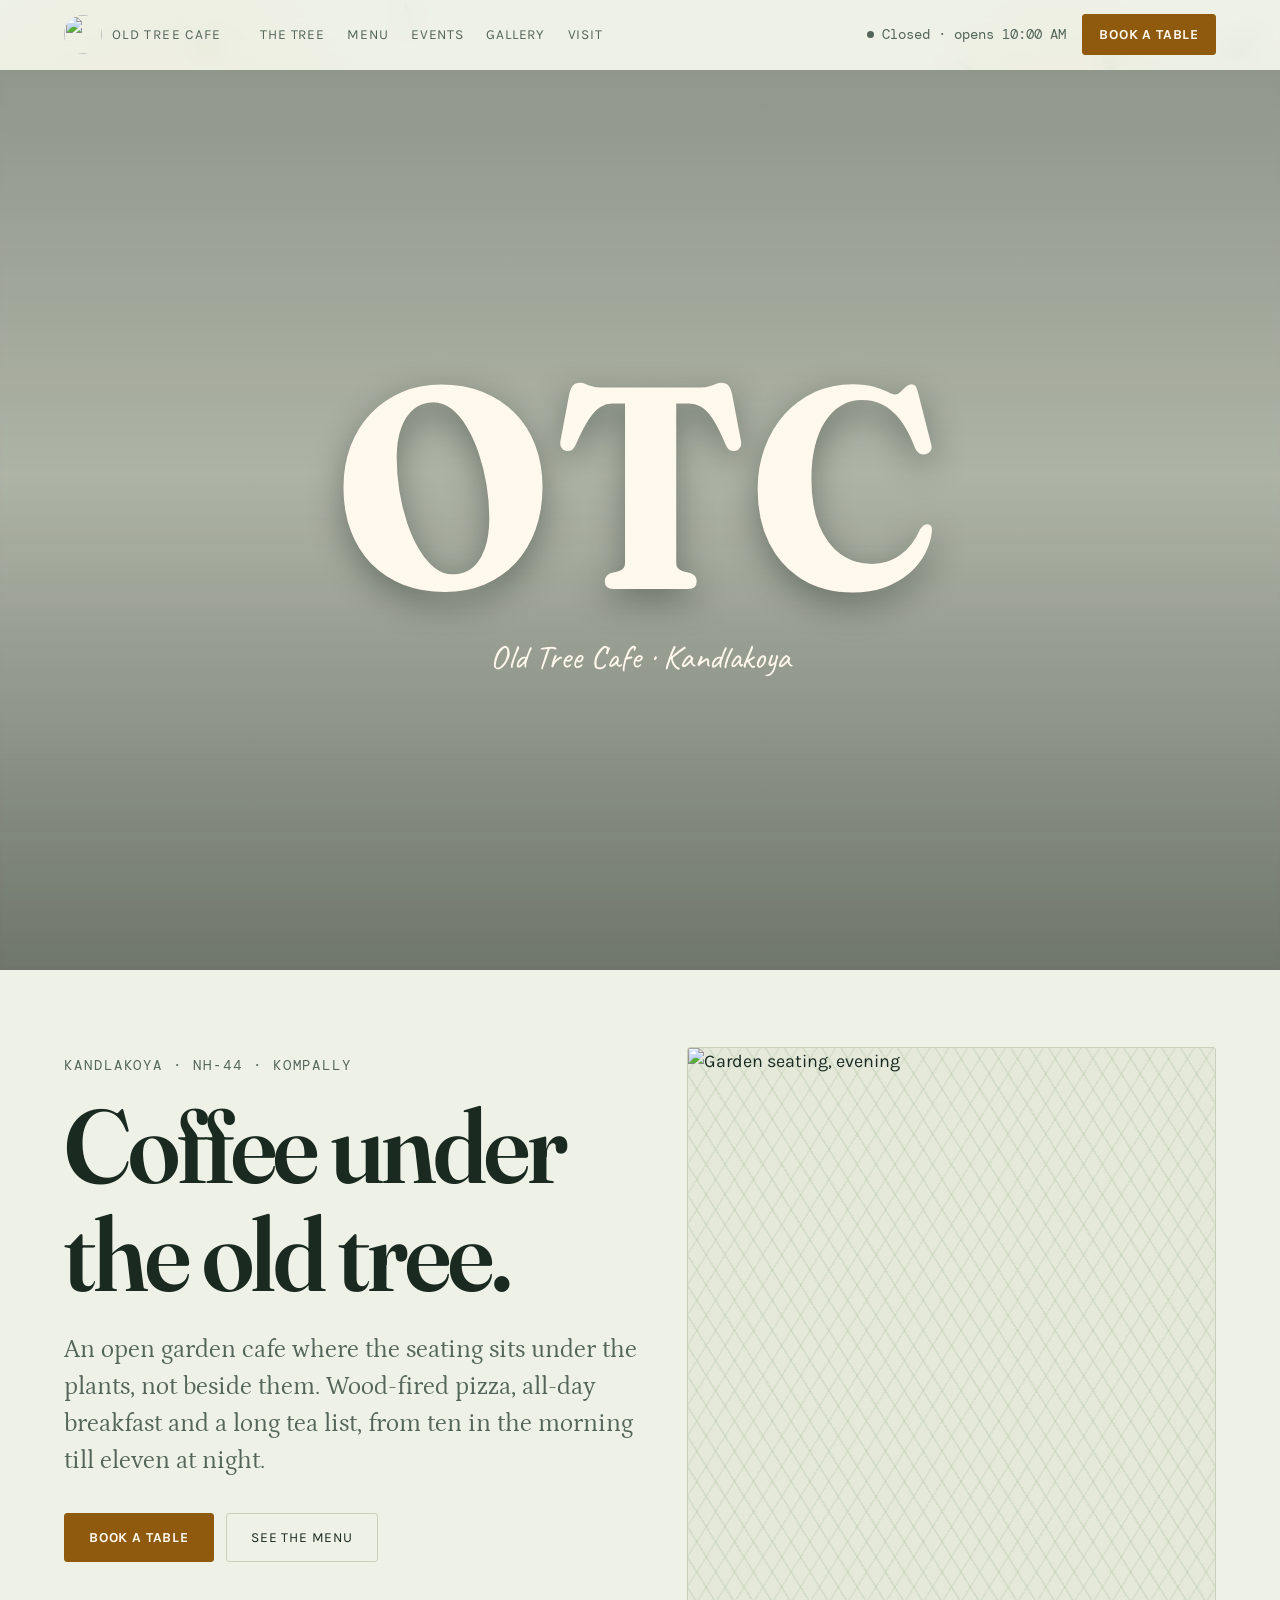
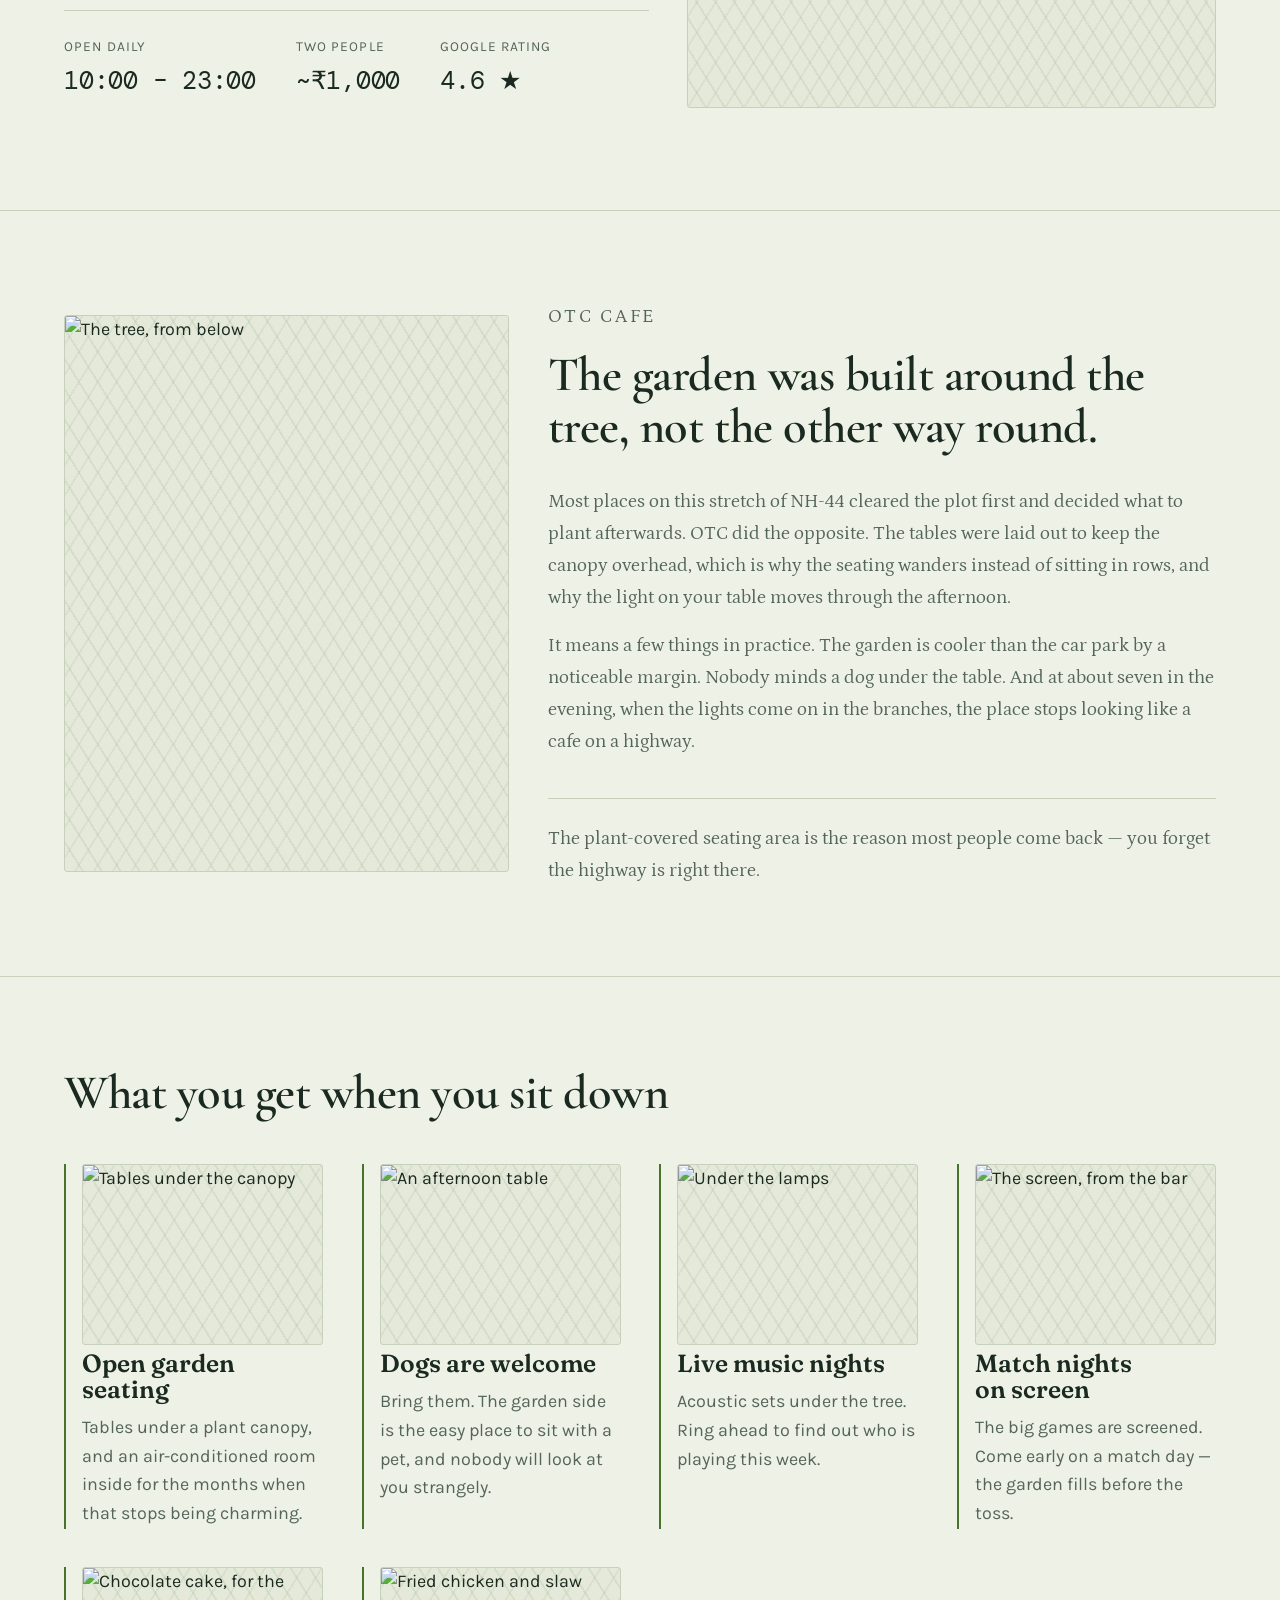
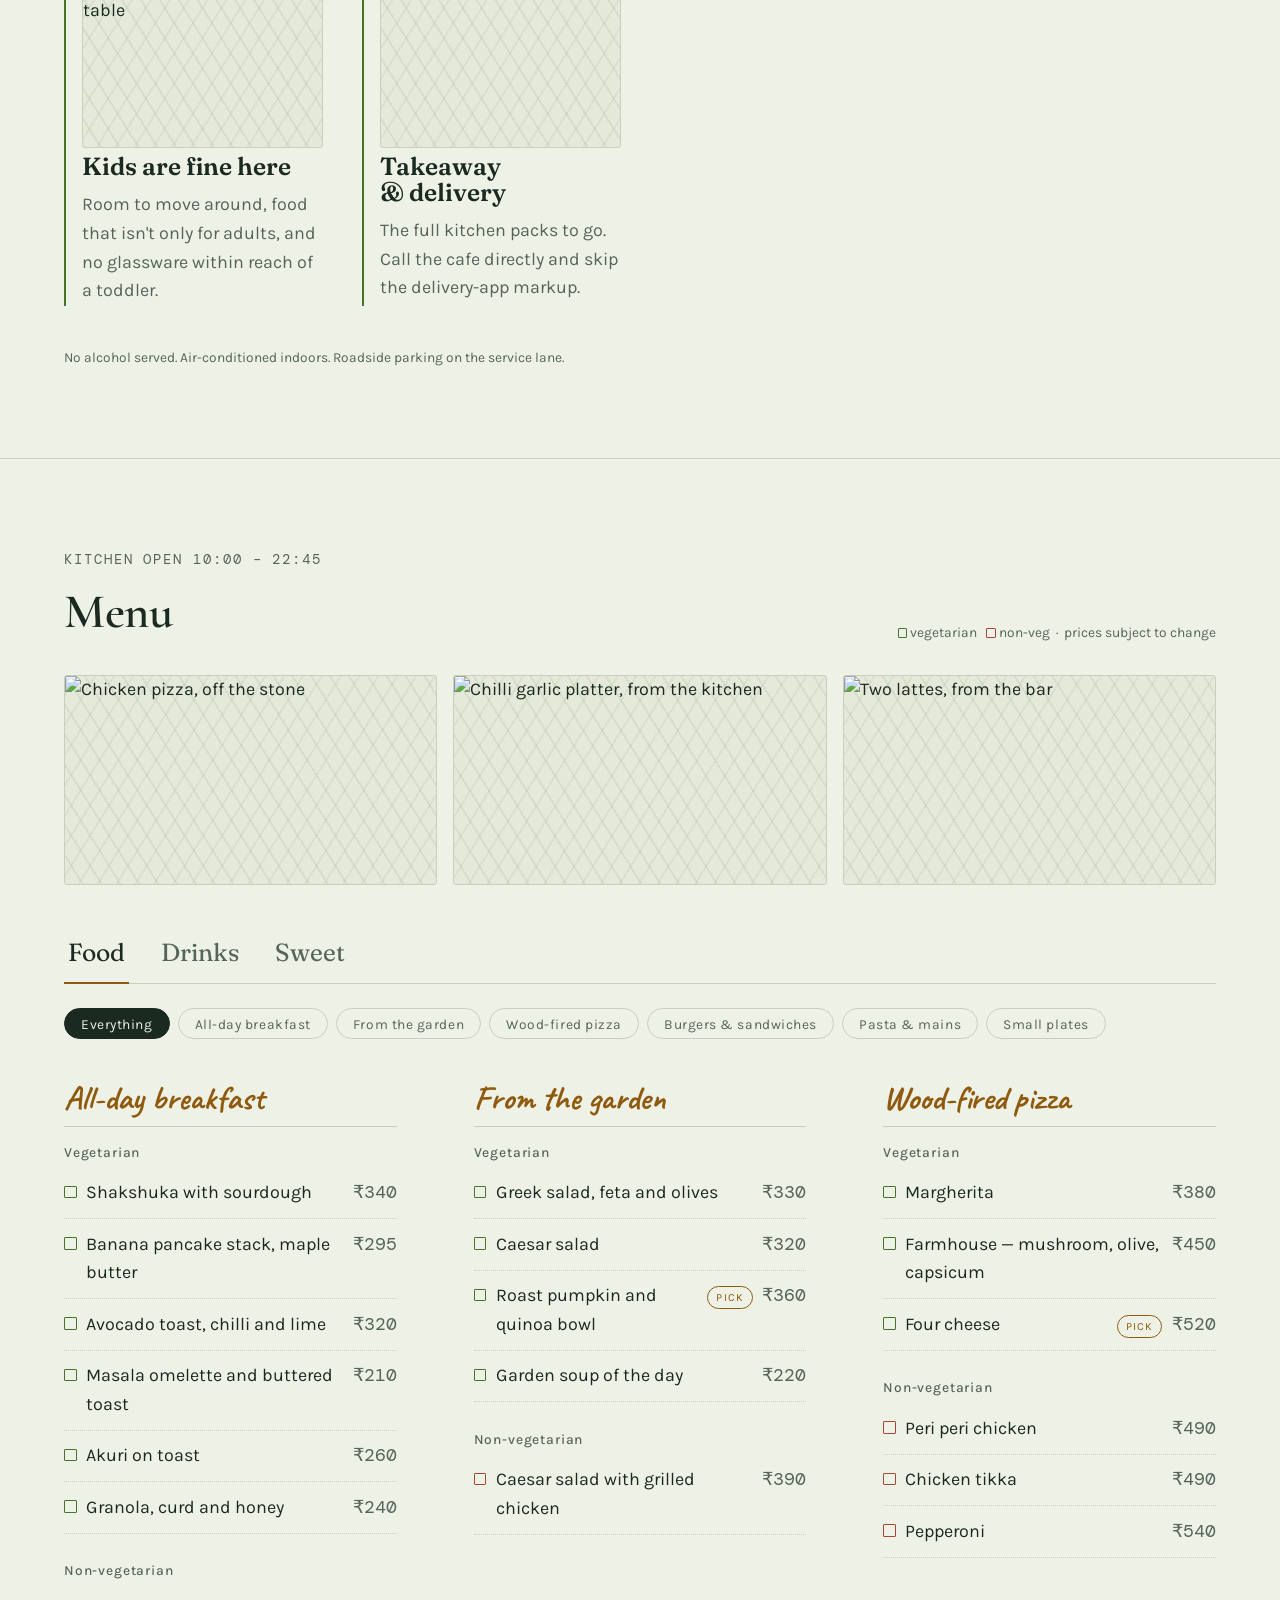
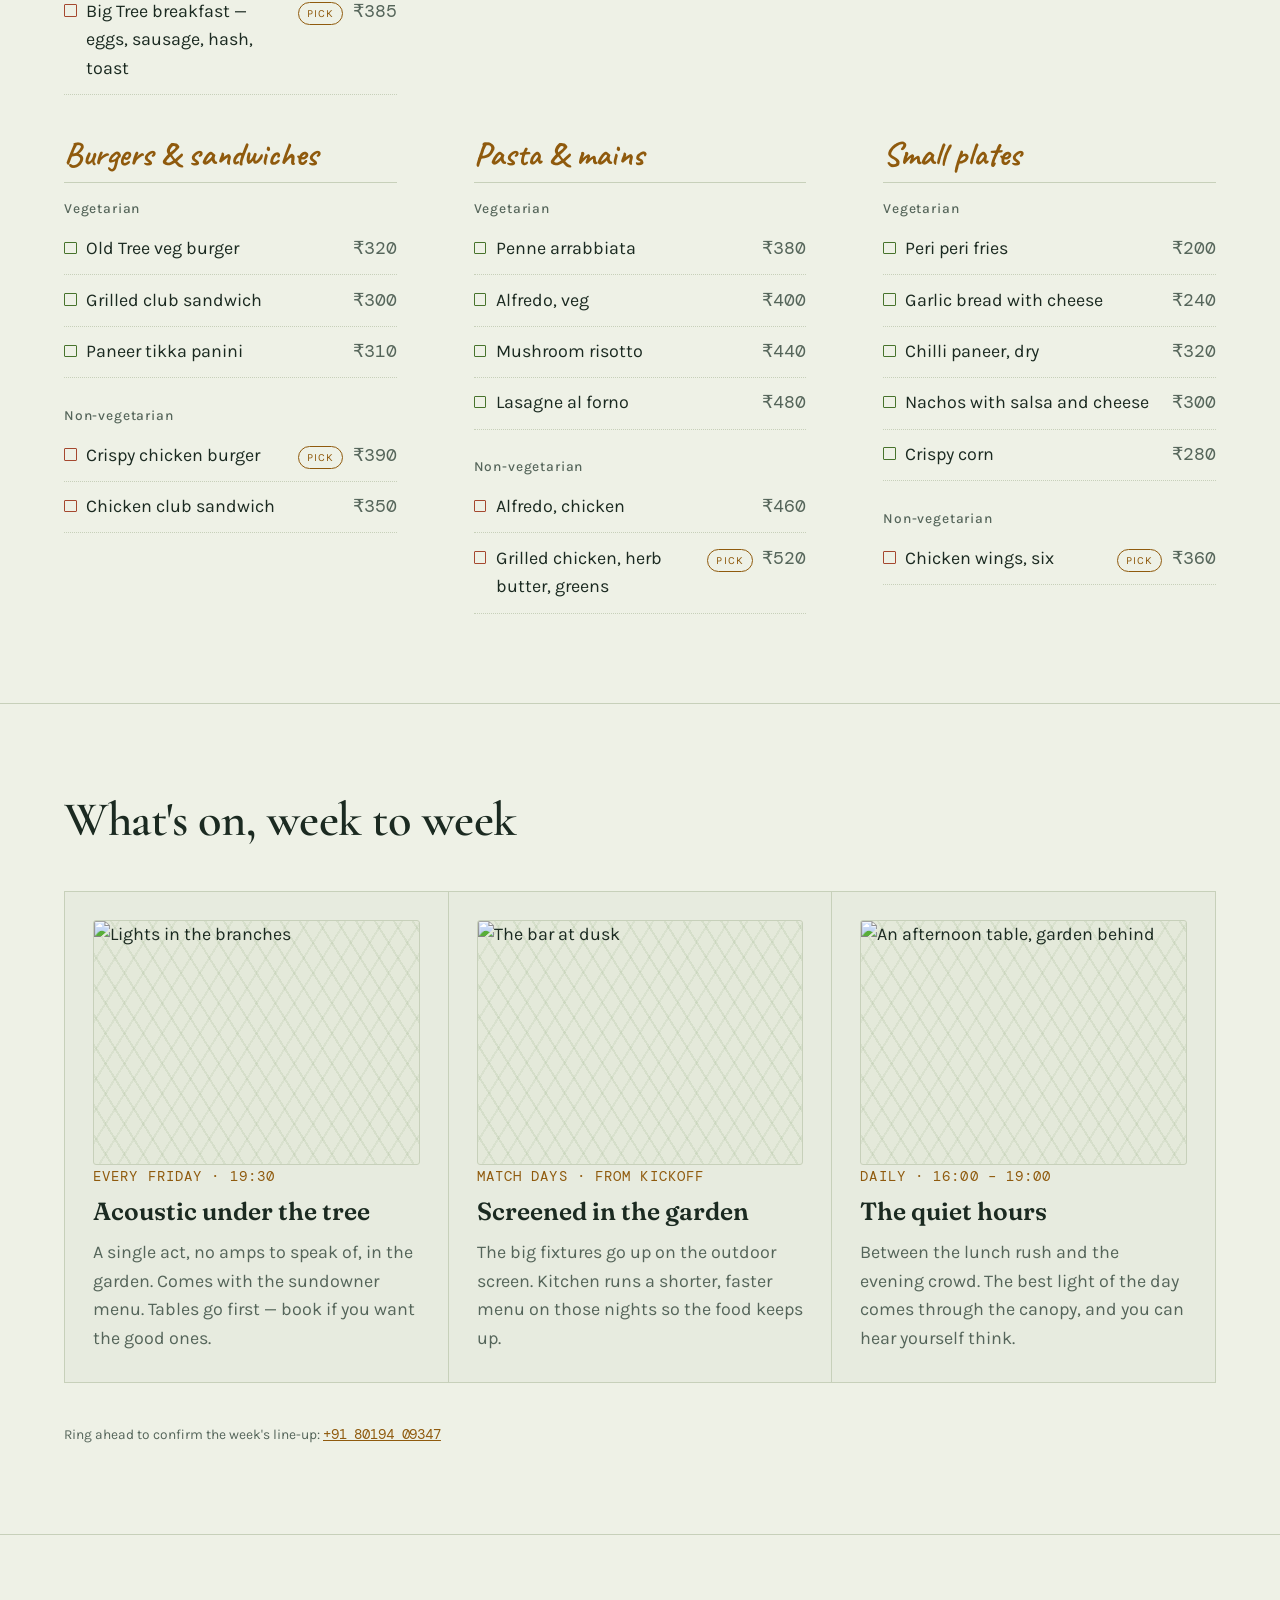
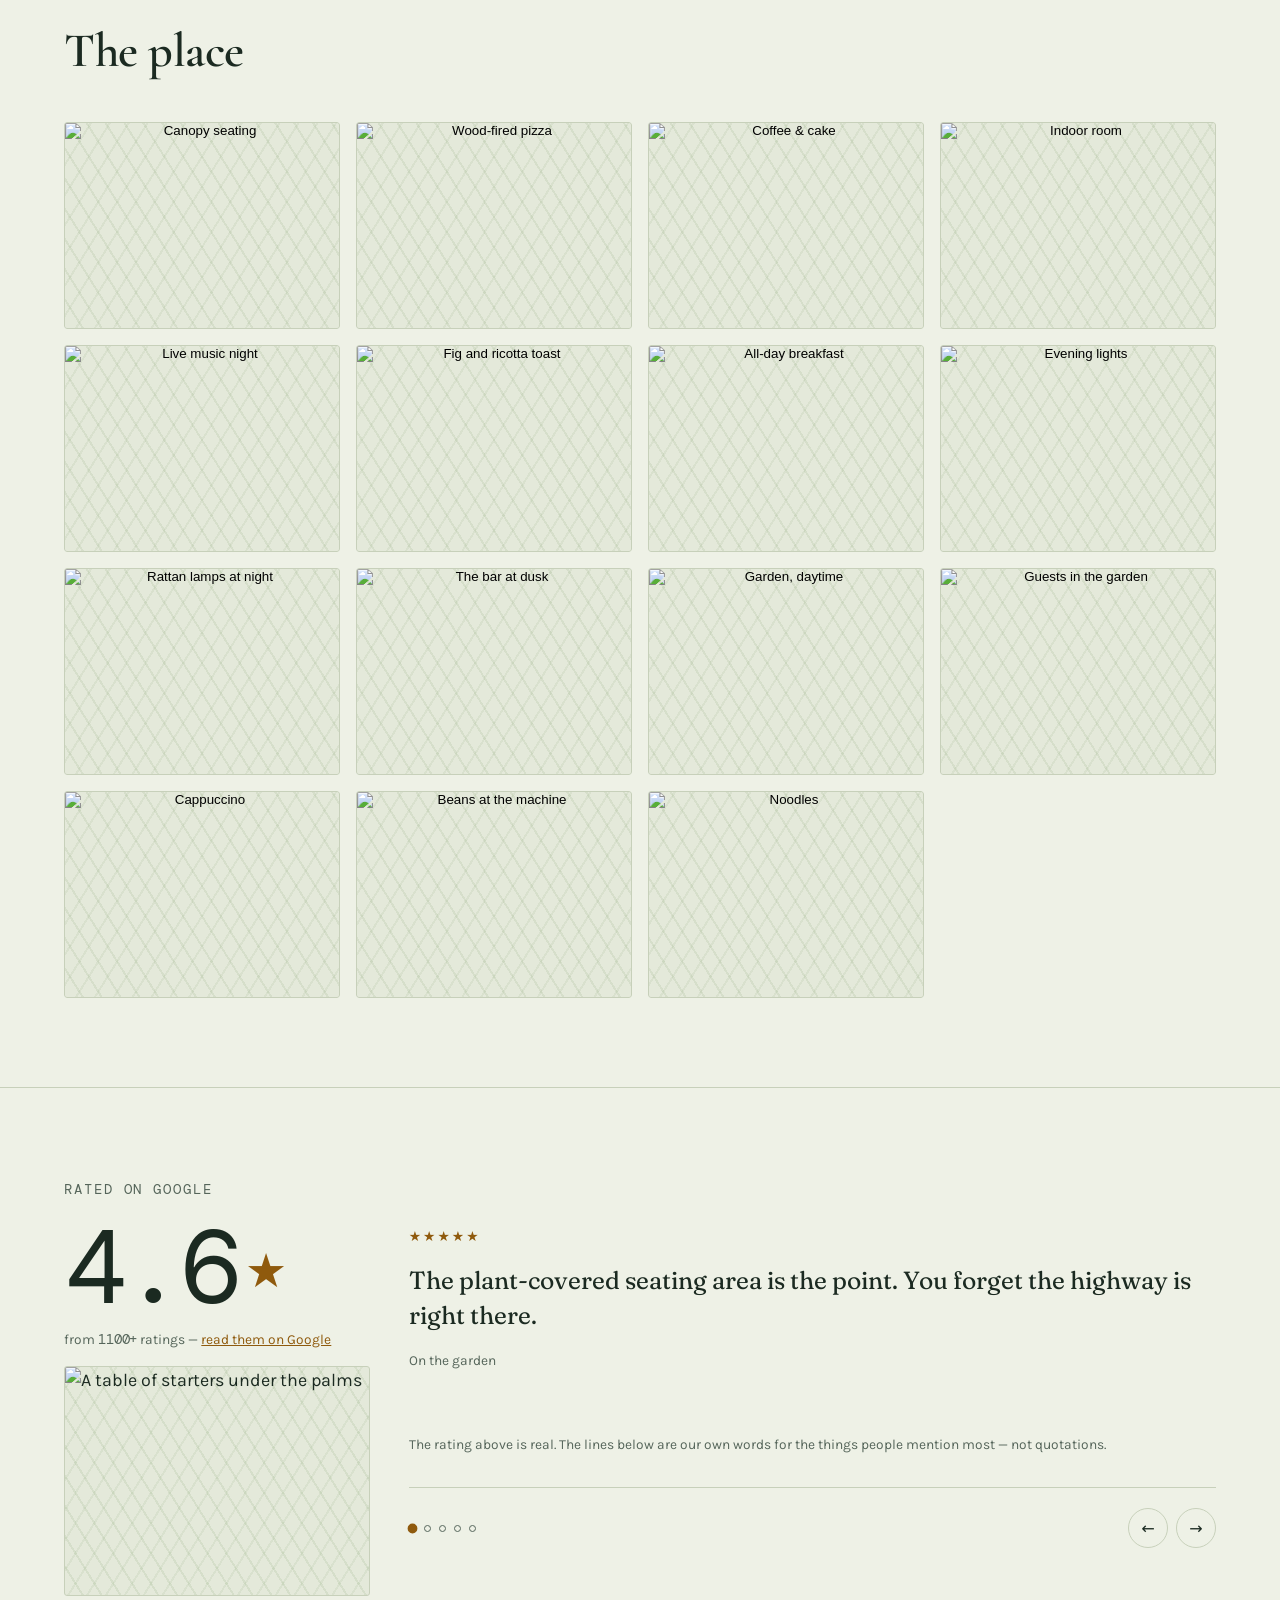
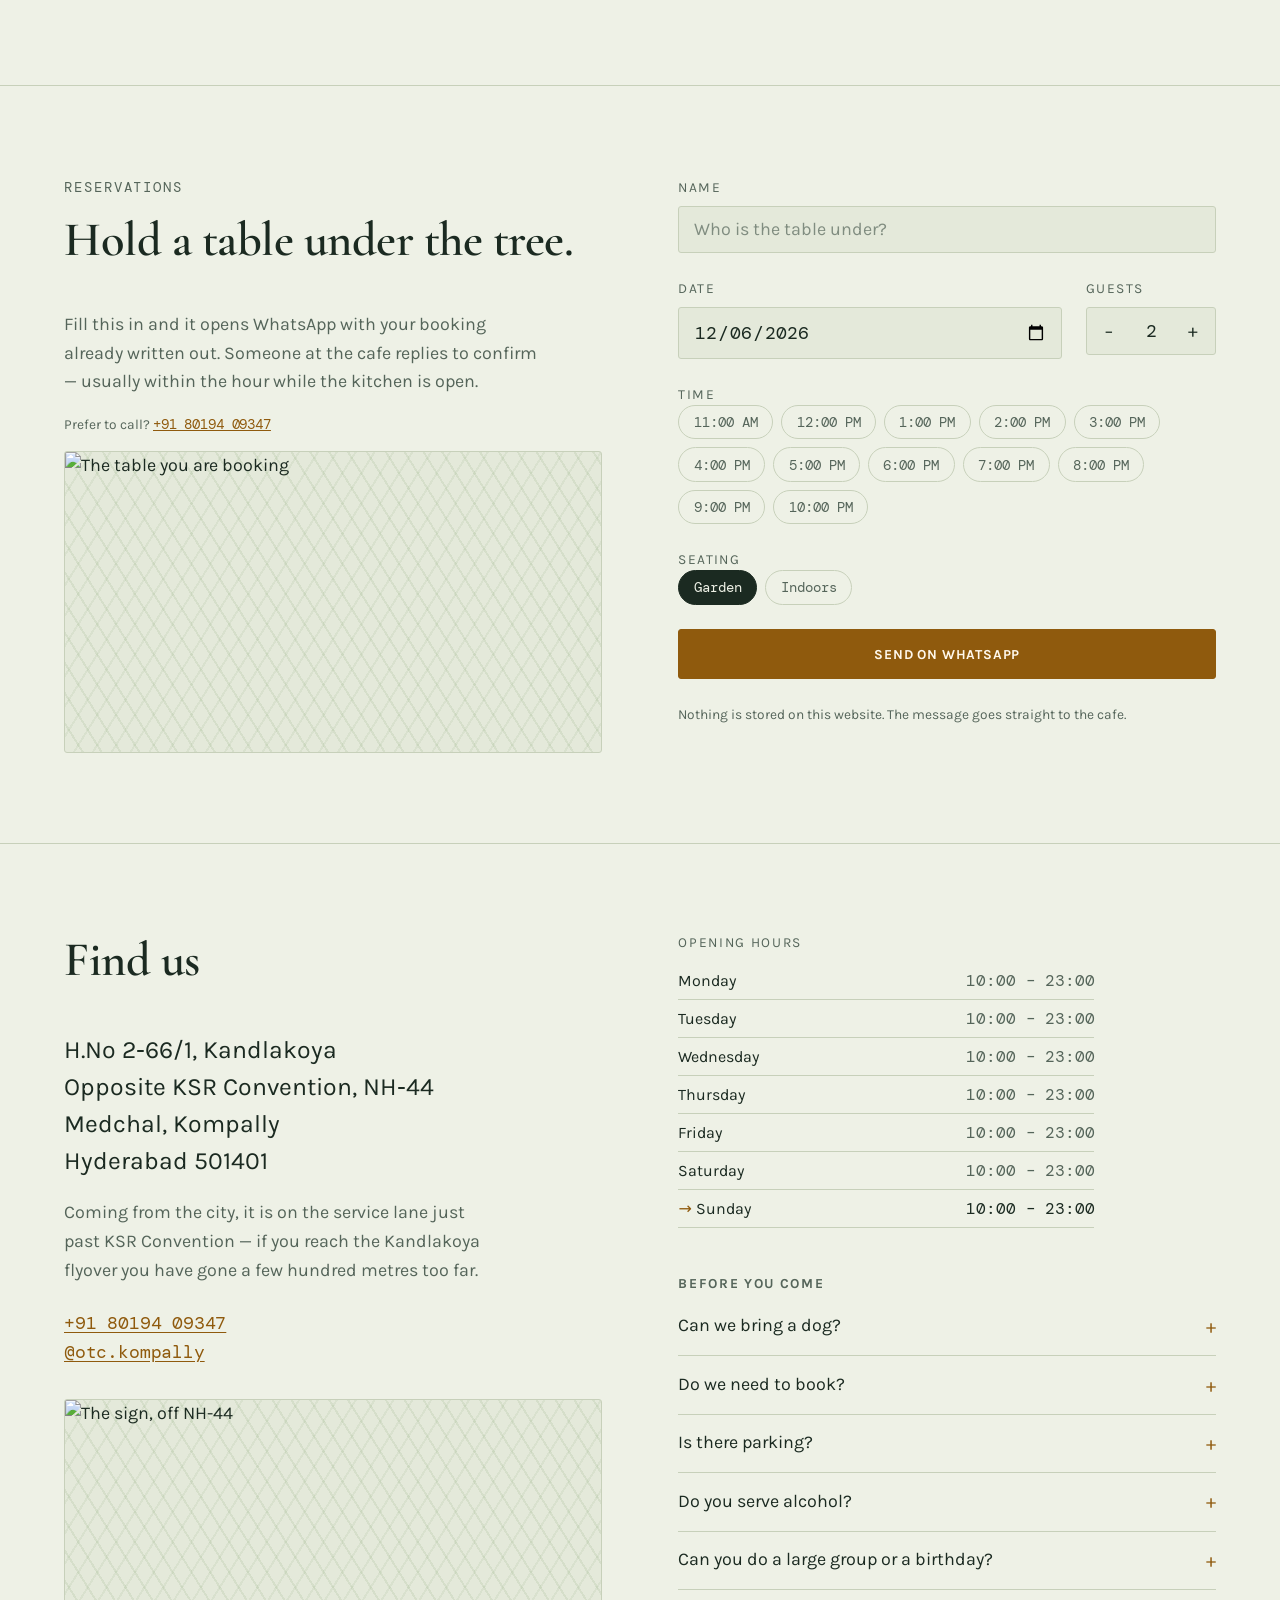
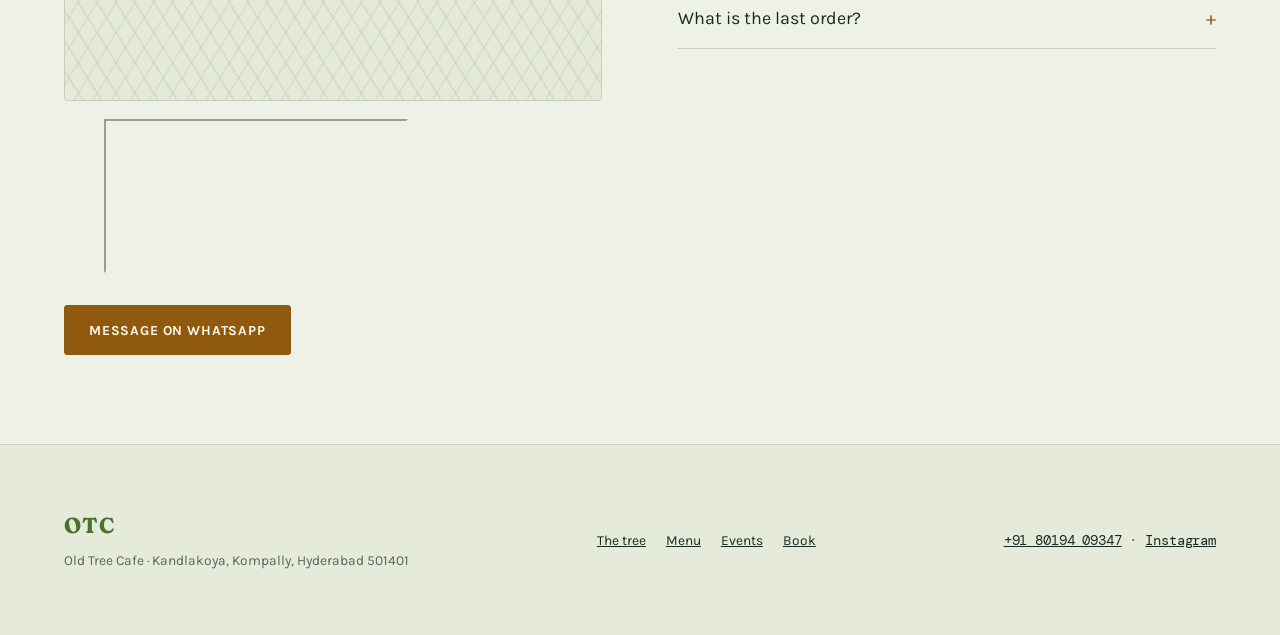
==== code/artifact.html @ 2a76888c "Initial commit" ====
<title>Old Tree Cafe — Garden Cafe, Kompally Hyderabad</title>
<meta name="description" content="OTC — Old Tree Cafe, an open garden cafe at Kandlakoya, Kompally, Hyderabad. Wood-fired pizza, all-day breakfast and a long tea list, 10am to 11pm daily.">

<link rel="canonical" href="https://oldtreecafe.com/">
<meta name="theme-color" content="#2F5138">

<!-- Social preview: what shows when the link is pasted into WhatsApp,
     Instagram or X. og:image has to be an absolute URL — a relative one
     is silently ignored by every scraper. 1200x630 is the size they all
     crop to; anything else gets letterboxed. -->
<meta property="og:type" content="website">
<meta property="og:url" content="https://oldtreecafe.com/">
<meta property="og:site_name" content="Old Tree Cafe">
<meta property="og:locale" content="en_IN">
<meta property="og:title" content="Old Tree Cafe — Kompally, Hyderabad">
<meta property="og:description" content="An open garden cafe on NH-44 at Kandlakoya. Tables under the canopy, 10am–11pm, every day.">
<meta property="og:image" content="https://oldtreecafe.com/images/og.jpg">
<meta property="og:image:width" content="1200">
<meta property="og:image:height" content="630">
<meta property="og:image:alt" content="The garden at Old Tree Cafe, tables under the canopy">
<meta name="twitter:card" content="summary_large_image">

<link rel="preconnect" href="https://fonts.googleapis.com">
<link rel="preconnect" href="https://fonts.gstatic.com" crossorigin>
<link rel="stylesheet" href="https://fonts.googleapis.com/css2?family=Fraunces:opsz,wght,SOFT,WONK@9..144,400..700,0..100,0..1&family=Cormorant+Garamond:wght@500;600;700&family=Petrona:ital,wght@0,400;0,500;1,400&family=Caveat:wght@600;700&family=Karla:wght@400;500;700&family=DM+Mono:wght@400;500&display=swap">
<style>
/* ===========================================================
   Old Tree Cafe — styles

   Read this file top to bottom:
     1. tokens      every colour and size, as variables
     2. themes      light / dark
     3. phases      the hero's colour by time of day in Hyderabad
     4. base        body, headings, links, motion rules
     5. components  header, hero, story, menu, events, gallery,
                    reviews, booking, visit, footer, lightbox
     6. responsive  the narrow-screen block, at the very bottom

   To re-skin the whole site, edit section 1 and nothing else.
   =========================================================== */

/* ── 1. tokens ───────────────────────────────────────────── */

:root {
  /* light theme (the default) */
  --bg:        #EEF1E6;   /* pale leaf paper */
  --surface:   #E4E9DA;   /* raised blocks */
  --surface-2: #DAE1CD;   /* inputs, pressed states */
  --ink:       #1B2A21;   /* deep forest, all body text */
  --muted:     #55655A;   /* secondary text */
  --line:      #C7D0BA;   /* hairlines, dot leaders */
  --accent:    #8F5A0D;   /* lamplight amber — dark enough for AA on --bg (5.05) and --surface (4.67) */
  --on-accent: #FFF8EC;
  --leaf:      #47732C;

  /* ── five faces, five jobs ────────────────────────────────
     One face per job, and never two faces doing the same job —
     that is the whole rule. Change a role here and every place
     that role appears changes with it.

       display  the voice of the place — the hero headline
       title    the section headings, and only those
       read     long prose you actually sit and read
       hand     the handwritten moments: the signature, the menu
                courses, the line pulled out of the story
       ui       anything you click, tab to, or scan — never prose
       data     every number. Prices, hours, dates, the phone.

     Roles are wired to fallbacks that exist on Windows, macOS and
     Android, so the page still reads if Google Fonts is blocked. */
  --font-display: Fraunces, Georgia, "Times New Roman", serif;
  --font-title:   "Cormorant Garamond", Fraunces, Georgia, serif;
  --font-read:    Petrona, Georgia, "Times New Roman", serif;
  --font-hand:    Caveat, "Segoe Script", "Bradley Hand", cursive;
  --font-ui:      Karla, "Segoe UI", system-ui, sans-serif;
  --font-data:    "DM Mono", ui-monospace, "Cascadia Mono", monospace;

  /* Caveat draws small for its point size — every script does. This
     is the multiplier that puts it back on the same optical line as
     the face beside it, rather than nudging each use by hand. */
  --hand-scale: 1.35;

  --step--1: clamp(.78rem, .16vw + .74rem, .86rem);
  --step-0:  clamp(1rem, .25vw + .94rem, 1.12rem);
  --step-1:  clamp(1.25rem, .55vw + 1.12rem, 1.55rem);
  --step-2:  clamp(1.75rem, 1.4vw + 1.4rem, 2.6rem);
  --step-3:  clamp(2.6rem, 4.6vw + 1.4rem, 5rem);
  --step-4:  clamp(3.4rem, 7vw + 1.5rem, 6.5rem);

  --pad: clamp(1.25rem, 5vw, 5rem);
  --gap: clamp(1.5rem, 3vw, 3rem);
  --radius: 3px;

  --ease: cubic-bezier(.22, .68, .36, 1);
}

/* ── 2. themes ───────────────────────────────────────────── */

@media (prefers-color-scheme: dark) {
  :root:not([data-theme="light"]) {
    --bg:        #101812;
    --surface:   #18221A;
    --surface-2: #1F2B21;
    --ink:       #E9EEE2;
    --muted:     #9AA99A;
    --line:      #2B382D;
    --accent:    #E8B458;
    --on-accent: #14200F;
    --leaf:      #96C568;
  }
}

:root[data-theme="dark"] {
  --bg:        #101812;
  --surface:   #18221A;
  --surface-2: #1F2B21;
  --ink:       #E9EEE2;
  --muted:     #9AA99A;
  --line:      #2B382D;
  --accent:    #E8B458;
  --on-accent: #14200F;
  --leaf:      #96C568;
}

/* ── 3. phases ───────────────────────────────────────────────
   script.js stamps data-phase on <html> from the real clock in
   Hyderabad. Only the hero light changes — never the text
   colours, or the page would stop being readable at night.    */

:root                       { --wash-a: #7FB05A; --wash-b: #CFE0A8; --wash-strength: .18; }
:root[data-phase="morning"] { --wash-a: #7FB05A; --wash-b: #CFE0A8; --wash-strength: .20; }
:root[data-phase="golden"]  { --wash-a: #C79A3A; --wash-b: #8FB25C; --wash-strength: .22; }
:root[data-phase="dusk"]    { --wash-a: #C87A2A; --wash-b: #6E8F52; --wash-strength: .26; }
:root[data-phase="night"]   { --wash-a: #E0A94E; --wash-b: #2F5138; --wash-strength: .30; }

/* ── 4. base ─────────────────────────────────────────────── */

*, *::before, *::after { box-sizing: border-box; }

html { scroll-behavior: smooth; scroll-padding-top: 5.5rem; }

@media (prefers-reduced-motion: reduce) {
  html { scroll-behavior: auto; }
  *, *::before, *::after {
    animation-duration: .01ms !important;
    transition-duration: .01ms !important;
  }
}

body {
  margin: 0;
  background: var(--bg);
  color: var(--ink);
  font-family: var(--font-ui);
  font-size: var(--step-0);
  line-height: 1.6;
  -webkit-font-smoothing: antialiased;
}

/* Anything given display: flex below still has to obey the hidden
   attribute — the browser's own [hidden] rule loses to a class. */
[hidden] { display: none !important; }

/* The canopy canvas is pinned to the viewport and sits behind the
   whole page. Everything else is lifted one layer above it, so the
   leaves drift behind the text rather than over it. Sections stay
   transparent on purpose — the body colour is the ground they show
   against. Give a section a background and you cover the leaves. */
.dapple {
  position: fixed; inset: 0; width: 100%; height: 100%;
  pointer-events: none; z-index: 0;
}
.site-head, main, .site-foot { position: relative; z-index: 1; }

h1, h2, h3 {
  font-family: var(--font-display);
  font-variation-settings: "SOFT" 30, "WONK" 1;
  font-weight: 600;
  line-height: 1.04;
  text-wrap: balance;
  margin: 0;
}

p { margin: 0 0 1rem; }
p:last-child { margin-bottom: 0; }
a { color: inherit; }
img { max-width: 100%; display: block; }

.mono {
  font-family: var(--font-data);
  font-variant-numeric: tabular-nums;
  letter-spacing: -.01em;
}

.sr {
  position: absolute; width: 1px; height: 1px;
  overflow: hidden; clip-path: inset(50%); white-space: nowrap;
}

.skip {
  position: absolute; left: -9999px; z-index: 60;
  background: var(--accent); color: var(--on-accent); padding: .6rem 1rem;
}
.skip:focus { left: 1rem; top: 1rem; }

:focus-visible { outline: 2px solid var(--accent); outline-offset: 3px; }

.eyebrow {
  margin: 0 0 1rem;
  font-family: var(--font-data);
  font-size: var(--step--1);
  letter-spacing: .14em;
  text-transform: uppercase;
  color: var(--muted);
}

/* Section headings get their own face. Cormorant is the opposite
   of Fraunces in every way that matters — thin where Fraunces is
   soft, high-contrast where Fraunces is even — so the two never
   read as a near-miss of each other, which is the failure mode
   when a page runs two serifs.

   Three corrections come with it. It draws small for its point
   size, so the size goes up. It draws light, so the weight goes
   up. And SOFT/WONK are Fraunces-only axes inherited from the
   h1/h2/h3 rule above — left in place the browser ignores them,
   but the declaration is a lie about what this element is, so it
   is switched off explicitly. */
.sec-title {
  font-family: var(--font-title);
  font-variation-settings: normal;
  font-weight: 600;
  font-size: calc(var(--step-2) * 1.2);
  line-height: 1.08;
  letter-spacing: -.01em;
  margin-bottom: 2.5rem;
}
.note { color: var(--muted); font-size: var(--step--1); }
.note a { color: var(--accent); }

/* hover — headings draw their own rule in from the left. The traits and
   events headings answer to the whole card being hovered, not just the
   words, so the target is the size of the thing you are reading. */
.sec-title, .traits h3, .events h3 {
  padding-bottom: .3rem;
  background-image: linear-gradient(var(--accent), var(--accent));
  background-repeat: no-repeat;
  background-position: 0 100%;
  background-size: 0 2px;
  transition: background-size .45s var(--ease);
}
.sec-title:hover, .traits li:hover h3, .events li:hover h3 { background-size: 100% 2px; }
.traits li { transition: border-color .3s var(--ease); }
.traits li:hover { border-left-color: var(--accent); }

/* scroll reveal — only applied once JS is confirmed running, so the
   page is fully readable if JavaScript fails or is switched off. */
.js .reveal > * { opacity: 0; transform: translateY(16px); }
.js .reveal.is-in > * {
  opacity: 1; transform: none;
  transition: opacity .7s var(--ease), transform .7s var(--ease);
}
.js .reveal.is-in > *:nth-child(2) { transition-delay: .08s; }
.js .reveal.is-in > *:nth-child(3) { transition-delay: .16s; }
@media (prefers-reduced-motion: reduce) {
  .js .reveal > * { opacity: 1; transform: none; }
}

/* ── 5. components ───────────────────────────────────────── */

/* header ---------------------------------------------------- */

.site-head {
  position: sticky; top: 0; z-index: 30;
  display: flex; align-items: center; gap: var(--gap);
  padding: .85rem var(--pad);
  background: color-mix(in srgb, var(--bg) 82%, transparent);
  backdrop-filter: blur(12px);
  border-bottom: 1px solid transparent;
  transition: border-color .3s var(--ease), padding .3s var(--ease);
}
.site-head.is-stuck { border-bottom-color: var(--line); padding-block: .6rem; }

.brand { display: flex; align-items: center; gap: .6rem; text-decoration: none; }

/* square JPEG badge, clipped to a circle so its white corners drop away */
.brand-logo {
  width: 2.4rem; height: 2.4rem; flex: none;
  border-radius: 50%; object-fit: cover;
}

.brand-mark {
  font-family: var(--font-display);
  font-variation-settings: "SOFT" 60, "WONK" 1;
  font-weight: 700; font-size: 1.35rem; letter-spacing: .04em;
  color: var(--leaf);
}
.brand-name {
  font-size: var(--step--1); letter-spacing: .1em;
  text-transform: uppercase; color: var(--muted); white-space: nowrap;
}

.nav { display: flex; gap: 1.4rem; font-size: var(--step--1); letter-spacing: .06em; text-transform: uppercase; }
.nav a {
  position: relative; text-decoration: none; color: var(--muted);
  padding-block: .35rem; transition: color .25s var(--ease);
}
.nav a::after {
  content: ""; position: absolute; left: 0; right: 0; bottom: 0; height: 1px;
  background: var(--accent); transform: scaleX(0); transform-origin: left;
  transition: transform .3s var(--ease);
}
.nav a:hover { color: var(--ink); }
.nav a:hover::after, .nav a.is-here::after { transform: scaleX(1); }
.nav a.is-here { color: var(--ink); }

.head-right { display: flex; align-items: center; gap: 1rem; margin-left: auto; }

.status {
  display: inline-flex; align-items: center; gap: .5rem;
  font-family: var(--font-data);
  font-size: var(--step--1); color: var(--muted); white-space: nowrap;
}
.status::before {
  content: ""; width: 7px; height: 7px; border-radius: 50%; background: var(--muted);
}
.status[data-open="yes"] { color: var(--leaf); }
.status[data-open="yes"]::before {
  background: var(--leaf);
  animation: breathe 3.2s ease-in-out infinite;
}
@keyframes breathe {
  0%, 100% { box-shadow: 0 0 0 0 color-mix(in srgb, var(--leaf) 60%, transparent); }
  50%      { box-shadow: 0 0 0 5px color-mix(in srgb, var(--leaf) 0%, transparent); }
}

.nav-toggle {
  display: none; width: 40px; height: 34px;
  background: none; border: 1px solid var(--line); border-radius: var(--radius);
  cursor: pointer; position: relative;
}
.bars, .bars::before, .bars::after {
  position: absolute; left: 9px; width: 20px; height: 1.5px;
  background: var(--ink); transition: transform .3s var(--ease), opacity .2s;
}
.bars { top: 16px; }
.bars::before { content: ""; top: -6px; left: 0; }
.bars::after  { content: ""; top: 6px; left: 0; }
[aria-expanded="true"] .bars { background: transparent; }
[aria-expanded="true"] .bars::before { transform: translateY(6px) rotate(45deg); }
[aria-expanded="true"] .bars::after  { transform: translateY(-6px) rotate(-45deg); }

/* buttons --------------------------------------------------- */

.btn {
  display: inline-block; font-size: var(--step--1);
  letter-spacing: .06em; text-transform: uppercase; text-decoration: none;
  padding: .8rem 1.5rem; border-radius: var(--radius);
  border: 1px solid var(--accent); cursor: pointer;
  font-family: inherit;
  transition: transform .2s var(--ease), background-color .2s var(--ease), color .2s var(--ease);
}
.btn:hover { transform: translateY(-2px); }
.btn-solid { background: var(--accent); color: var(--on-accent); font-weight: 700; }
.btn-ghost { background: transparent; color: var(--ink); border-color: var(--line); }
.btn-ghost:hover { border-color: var(--accent); }
.btn-sm { padding: .55rem 1rem; }
.btn-block { width: 100%; padding-block: 1rem; }

/* splash ---------------------------------------------------- */

/* The first screen. The photo fills the panel, a sheet of frosted
   glass covers the whole of it, and the lockup sits on top in solid
   ink. Three knobs:
     --otc      the letter size, which the whole lockup scales from
     --otc-ink  the lockup's colour. Fixed, not themed: it sits on a
                photo in both themes, so it can't follow --bg.
     --frost    how frosted the glass is. See below. */

.splash {
  --otc: clamp(5.5rem, 26vw, 18rem);
  --otc-ink: #FFF8EC;

  /* ── FROST INTENSITY ──  0 to 100, change this one number ──
       0    off. the photo is sharp and untouched
       25   a light haze, the photo still reads
       45   soft focus                          <- the default
       70   heavy, the photo is mood not subject
       100  milked right out, a pale texture
     Drives the blur and the white wash together, so the number is
     the whole effect. Anything outside 0-100 still works, it just
     stops looking like glass.                                     */
  --frost: 10;

  position: relative; overflow: hidden;
  /* the photo, full bleed behind everything */
  background: var(--surface);
  height: 100dvh; min-height: 32rem;
  display: grid; place-items: center;
}

/* the glass — one sheet over the entire photo. backdrop-filter blurs
   everything painted under it, so the photo goes soft. The white wash on top is the frost itself; the dark gradient
   under it is the scrim, which is what keeps pale text legible no
   matter which photo gets dropped in. */
.splash::before {
  content: ""; position: absolute; inset: 0; z-index: 1;
  backdrop-filter: blur(calc(var(--frost) * .3px)) saturate(1.25);
  -webkit-backdrop-filter: blur(calc(var(--frost) * .3px)) saturate(1.25);
  background:
    linear-gradient(180deg,
      rgb(255 255 255 / calc(var(--frost) * .38%)),
      rgb(255 255 255 / calc(var(--frost) * .22%))),
    linear-gradient(180deg,
      rgb(10 16 12 / .4), rgb(10 16 12 / .26) 45%, rgb(10 16 12 / .55));
}
/* no backdrop-filter (older Firefox): no blur to be had, so lean the
   wash darker instead — the letters still have to clear the photo */
@supports not ((backdrop-filter: blur(1px)) or (-webkit-backdrop-filter: blur(1px))) {
  .splash::before {
    background: linear-gradient(180deg,
      rgb(10 16 12 / .62), rgb(10 16 12 / .5) 45%, rgb(10 16 12 / .72));
  }
}

.splash-photo {
  position: absolute; inset: 0; width: 100%; height: 100%;
  object-fit: cover; border: 0;
  /* the pointer nudges the photo — script.js §13 sets --px/--py from
     -1 to 1. Scaled up so an edge never shows. */
  transform: scale(1.14) translate(calc(var(--px, 0) * -2.5%), calc(var(--py, 0) * -2.5%));
  transition: transform .6s var(--ease);
}

.splash-lockup {
  position: relative; z-index: 2;
  display: grid; justify-items: center; text-align: center;
  gap: clamp(.75rem, 2vw, 1.75rem);
  pointer-events: none;               /* never blocks the splash pointer */
}

/* OTC — solid letters straight on the glass. No pane of its own: the
   whole sheet is already frosted, so a second one would not show. */

.splash-otc {
  margin: 0; line-height: .85;
  font-family: var(--font-display);
  font-variation-settings: "SOFT" 60, "WONK" 1;
  font-weight: 700; font-size: var(--otc); letter-spacing: .02em;
  color: var(--otc-ink);
  /* lifts the letters off the glass at low --frost, where the photo
     underneath is still sharp enough to fight them */
  text-shadow: 0 .04em .12em rgb(10 16 12 / .35);
}

.splash-mark {
  width: clamp(3rem, 6vw, 4.5rem); height: auto;
  fill: none; stroke-width: 1.4; stroke-linecap: round; stroke-linejoin: round;
  transition: transform .6s var(--ease);
}
.splash-mark .canopy, .splash-mark .trunk, .splash-mark .cup { stroke: var(--otc-ink); }
.splash:hover .splash-mark { transform: rotate(-4deg) scale(1.07); }

/* The signature under the letters. A script is the one thing that
   should never be uppercased or letterspaced — the strokes are
   drawn to join, and spacing them apart breaks every join. So this
   drops both, and takes the size back with --hand-scale. */
.splash-name {
  margin: .2rem 0 0; font-family: var(--font-hand);
  font-size: calc(var(--step-1) * var(--hand-scale));
  line-height: 1.2; color: var(--otc-ink);
}

/* hero ------------------------------------------------------ */

.hero {
  position: relative;
  display: grid; grid-template-columns: minmax(0, 1.05fr) minmax(0, .95fr);
  gap: var(--gap); align-items: center;
  padding: clamp(2.5rem, 6vw, 5rem) var(--pad) clamp(3.5rem, 8vw, 6.5rem);
}

.hero h1 {
  font-size: var(--step-4);
  font-variation-settings: "SOFT" 20, "WONK" 1;
  letter-spacing: -.03em;
}
/* The lede and the story are the only places on this page where
   someone reads more than a line at a time, so they get the face
   built for it. Petrona is quieter than Fraunces and lower in
   contrast than Karla — it disappears, which is the job. */
.lede {
  max-width: 36ch; color: var(--muted); font-family: var(--font-read);
  font-size: var(--step-1); line-height: 1.5; margin: 1.5rem 0 0;
}
.hero-actions { display: flex; flex-wrap: wrap; gap: .75rem; margin-top: 2rem; }

.facts {
  display: flex; flex-wrap: wrap; gap: 2.5rem;
  margin: 3rem 0 0; padding-top: 1.5rem; border-top: 1px solid var(--line);
}
.facts div { display: grid; gap: .25rem; }
.facts dt { font-size: var(--step--1); letter-spacing: .08em; text-transform: uppercase; color: var(--muted); }
.facts dd { margin: 0; font-size: var(--step-1); font-family: var(--font-data); font-variant-numeric: tabular-nums; }

.hero-shot { margin: 0; }

.scroll-cue {
  position: absolute; left: var(--pad); bottom: 1.25rem; z-index: 1;
  margin: 0; font-family: var(--font-data);
  font-size: .7rem; letter-spacing: .28em; text-transform: uppercase;
  color: var(--muted);
}
.scroll-cue::after {
  content: ""; display: block; width: 1px; height: 28px; margin-top: .5rem;
  background: linear-gradient(var(--muted), transparent);
  animation: drip 2.6s var(--ease) infinite;
  transform-origin: top;
}
@keyframes drip {
  0%   { transform: scaleY(0); opacity: 0; }
  35%  { transform: scaleY(1); opacity: 1; }
  100% { transform: scaleY(1) translateY(28px); opacity: 0; }
}

/* photo boxes — .ph holds the aspect ratio; index.html puts a real
   <img class="ph"> straight in, no placeholder step. */

.ph {
  display: block; position: relative;
  aspect-ratio: 4 / 3; border-radius: var(--radius);
  border: 1px solid var(--line);
  background:
    repeating-linear-gradient(58deg, transparent 0 14px, color-mix(in srgb, var(--leaf) 9%, transparent) 14px 16px),
    repeating-linear-gradient(-58deg, transparent 0 14px, color-mix(in srgb, var(--leaf) 7%, transparent) 14px 16px),
    var(--surface);
}
.ph-tall { aspect-ratio: 4 / 5; }
.ph-wide { aspect-ratio: 16 / 9; }
/* .ph classes stay on the <img> so the layout never shifts — the
   image just needs to fill the box */
img.ph { object-fit: cover; transition: border-color .3s var(--ease); }
.ph:hover { border-color: var(--accent); }

/* section bands --------------------------------------------- */

.band, .menu, .visit, .story, .reviews, .book {
  padding: clamp(3.5rem, 7vw, 6rem) var(--pad);
  border-top: 1px solid var(--line);
}

.traits {
  list-style: none; margin: 0; padding: 0;
  display: grid; gap: var(--gap);
  grid-template-columns: repeat(auto-fit, minmax(15rem, 1fr));
}
.traits li {
  display: grid; gap: .4rem; align-content: start;
  padding-left: 1rem; border-left: 2px solid var(--leaf);
}
.traits h3 { font-size: var(--step-1); }
.traits p { margin: 0; color: var(--muted); }
.band > .note { margin-top: 2.5rem; }

/* story ----------------------------------------------------- */

.story { display: grid; grid-template-columns: minmax(0, .8fr) minmax(0, 1.2fr); gap: var(--gap); align-items: center; }
.story-shot { margin: 0; }
.story-copy p { color: var(--muted); max-width: 62ch; font-family: var(--font-read); font-size: 1.05em; line-height: 1.7; }
.story .sec-title { margin-bottom: 1.75rem; }

/* the line pulled out of the story. Our own wording, not a quotation —
   see the REVIEWS comment in script.js. */
.pull {
  margin: 2.5rem 0 0; padding: 1.5rem 0 0;
  border-top: 1px solid var(--line);
  font-family: var(--font-hand);
  font-size: calc(var(--step-1) * var(--hand-scale));
  line-height: 1.35; color: var(--ink);
}

/* menu ------------------------------------------------------ */

.menu-head {
  display: flex; flex-wrap: wrap; align-items: flex-end;
  justify-content: space-between; gap: 1rem; margin-bottom: 2rem;
}
.menu-head .sec-title { margin-bottom: 0; }

.mark { display: inline-block; width: .7em; height: .7em; border: 1.5px solid; border-radius: 1px; vertical-align: -.02em; }
.mark-v { border-color: var(--leaf); }
.mark-n { border-color: #A5482F; }
:root[data-theme="dark"] .mark-n { border-color: #D97A5E; }
@media (prefers-color-scheme: dark) { :root:not([data-theme="light"]) .mark-n { border-color: #D97A5E; } }

/* the three food shots above the list — one row, no list bullets */
.shot-strip {
  list-style: none; margin: 0 0 2.75rem; padding: 0;
  display: grid; gap: 1rem;
  grid-template-columns: repeat(auto-fit, minmax(14rem, 1fr));
}

.tabs { display: flex; flex-wrap: wrap; gap: .5rem; border-bottom: 1px solid var(--line); }
.tabs button {
  background: none; border: 0; cursor: pointer; font-family: inherit;
  font-size: var(--step-1);
  font-family: var(--font-display); font-variation-settings: "SOFT" 30, "WONK" 1;
  color: var(--muted); padding: .5rem .25rem 1rem; margin-right: 1.25rem;
  position: relative; transition: color .25s var(--ease);
}
.tabs button::after {
  content: ""; position: absolute; left: 0; right: 0; bottom: -1px; height: 2px;
  background: var(--accent); transform: scaleX(0); transform-origin: left;
  transition: transform .35s var(--ease);
}
.tabs button:hover { color: var(--ink); }
.tabs button[aria-selected="true"] { color: var(--ink); }
.tabs button[aria-selected="true"]::after { transform: scaleX(1); }

.subtabs { display: flex; flex-wrap: wrap; gap: .5rem; margin: 1.5rem 0 2.5rem; }
.subtabs button {
  background: none; cursor: pointer; font-family: inherit;
  border: 1px solid var(--line); border-radius: 100px;
  padding: .4rem 1rem; font-size: var(--step--1);
  letter-spacing: .04em; color: var(--muted);
  transition: border-color .25s var(--ease), color .25s var(--ease), background-color .25s var(--ease);
}
.subtabs button:hover { color: var(--ink); border-color: var(--accent); }
.subtabs button.is-on { background: var(--ink); border-color: var(--ink); color: var(--bg); }

.menu-grid {
  display: grid; gap: 2.5rem clamp(2rem, 6vw, 5rem);
  grid-template-columns: repeat(auto-fit, minmax(20rem, 1fr));
  align-items: start;
}
/* the fade when you switch course — kept short, and written strongly
   enough that the slower reveal transition above does not win it */
.menu-grid.is-swapping { opacity: 0; }
.menu-grid, .js .reveal.is-in > .menu-grid { transition: opacity .22s var(--ease); }

/* Course headings are the one place a menu is allowed a bit of
   hand. Caps and letterspacing come off for the same reason as
   the signature above; the rule and the accent colour stay, so it
   still reads as the top of a list and not as decoration. */
.course h3 {
  font-family: var(--font-hand);
  font-size: calc(var(--step-1) * var(--hand-scale));
  font-weight: 700; line-height: 1.15;
  color: var(--accent); padding-bottom: .5rem; border-bottom: 1px solid var(--line);
}
/* Sits under the course title, so it stays quieter than it: no rule,
   no accent, no caps — the course heading owns that weight. */
.course-group {
  font-family: var(--font-ui); font-size: var(--step--1); font-weight: 500;
  letter-spacing: .06em; color: var(--muted);
  margin: 1.6rem 0 .3rem;
}
.course-group:first-of-type { margin-top: .9rem; }

.course ul { list-style: none; margin: 0; padding: 0; }
.course li {
  display: flex; align-items: baseline; gap: .6rem;
  padding: .65rem 0; border-bottom: 1px dotted var(--line);
}
.course .dish { flex: 1; }
.course .price {
  font-family: var(--font-data);
  font-variant-numeric: tabular-nums; color: var(--muted);
}
.course .pick {
  font-size: .68rem; letter-spacing: .1em; text-transform: uppercase;
  color: var(--accent); border: 1px solid var(--accent);
  border-radius: 100px; padding: .1rem .5rem; white-space: nowrap;
}

/* events ---------------------------------------------------- */

.events {
  list-style: none; margin: 0; padding: 0;
  display: grid; gap: 1px; background: var(--line);
  grid-template-columns: repeat(auto-fit, minmax(17rem, 1fr));
  border: 1px solid var(--line);
}
.events li {
  /* not quite opaque, so the leaves still drift behind the cards
     while the 1px grid gaps still read as dividing lines */
  background: color-mix(in srgb, var(--bg) 84%, transparent);
  padding: 1.75rem;
  transition: background-color .3s var(--ease);
}
.events li:hover { background: var(--surface); }
.events .when { font-size: var(--step--1); letter-spacing: .08em; text-transform: uppercase; color: var(--accent); margin-bottom: .75rem; }
.events h3 { font-size: var(--step-1); margin-bottom: .6rem; }
.events p:last-child { color: var(--muted); }

/* gallery --------------------------------------------------- */

.gallery {
  list-style: none; margin: 0; padding: 0;
  display: grid; gap: 1rem;
  grid-template-columns: repeat(auto-fit, minmax(14rem, 1fr));
}
.shot {
  display: block; width: 100%; padding: 0; border: 0; background: none;
  cursor: zoom-in; border-radius: var(--radius); overflow: hidden;
}
.shot .ph { transition: transform .5s var(--ease), background-position .5s var(--ease), border-color .3s var(--ease); }
.shot:hover .ph { transform: scale(1.03); }

/* reviews --------------------------------------------------- */

.reviews { display: grid; grid-template-columns: minmax(0, .55fr) minmax(0, 1.45fr); gap: var(--gap); align-items: center; }

.review-stats .big {
  font-size: var(--step-4); line-height: 1; margin: 0 0 .5rem;
  font-variant-numeric: tabular-nums; letter-spacing: -.04em;
}
.review-stats .star { color: var(--accent); font-size: .45em; vertical-align: .35em; margin-left: .15em; }

.carousel { position: relative; }
.slides { position: relative; min-height: 13rem; }
.slide {
  position: absolute; inset: 0;
  opacity: 0; transform: translateX(18px);
  transition: opacity .5s var(--ease), transform .5s var(--ease);
  pointer-events: none;
}
.slide.is-on { opacity: 1; transform: none; pointer-events: auto; }
.slide blockquote { margin: 0; }
.slide .quote {
  font-family: var(--font-display);
  font-variation-settings: "SOFT" 40, "WONK" 1;
  font-size: var(--step-1); line-height: 1.4; color: var(--ink);
}
.slide .who { font-size: var(--step--1); color: var(--muted); margin-top: 1rem; }
.slide .stars { color: var(--accent); letter-spacing: .15em; margin-bottom: 1rem; font-size: var(--step--1); }

.carousel-foot { display: flex; align-items: center; justify-content: space-between; gap: 1rem; margin-top: 2rem; padding-top: 1.25rem; border-top: 1px solid var(--line); }
.dots { display: flex; gap: .5rem; }
.dots button {
  width: 7px; height: 7px; padding: 0; border-radius: 50%; cursor: pointer;
  border: 1px solid var(--muted); background: none;
  transition: background-color .3s var(--ease), border-color .3s var(--ease), transform .3s var(--ease);
}
.dots button.is-on { background: var(--accent); border-color: var(--accent); transform: scale(1.4); }
.arrows { display: flex; gap: .5rem; }
.arrow, .lb-arrow, .lb-close {
  width: 2.5rem; height: 2.5rem; cursor: pointer;
  background: none; border: 1px solid var(--line); border-radius: 50%;
  color: var(--ink); font-size: 1rem; font-family: inherit;
  transition: border-color .25s var(--ease), background-color .25s var(--ease);
}
.arrow:hover { border-color: var(--accent); background: var(--surface); }

/* booking --------------------------------------------------- */

.book { display: grid; grid-template-columns: minmax(0, 1fr) minmax(0, 1fr); gap: var(--gap) clamp(2rem, 6vw, 5rem); align-items: start; }
.book-copy p { color: var(--muted); max-width: 44ch; }

.book-form { display: grid; gap: 1.5rem; }
.field { display: grid; gap: .5rem; border: 0; padding: 0; margin: 0; min-width: 0; }
/* .label is the stepper's caption — a <span>, because a <label> with
   nothing to point at is invalid; the stepper reads it via aria-labelledby */
.field > label, .field > legend, .field > .label {
  font-size: var(--step--1); letter-spacing: .1em;
  text-transform: uppercase; color: var(--muted); padding: 0;
}
.row { display: grid; grid-template-columns: 1fr auto; gap: 1.5rem; align-items: start; }

.book-form input[type="text"],
.book-form input[type="date"] {
  font-family: inherit; font-size: var(--step-0); color: var(--ink);
  background: var(--surface); border: 1px solid var(--line);
  border-radius: var(--radius); padding: .75rem .9rem; width: 100%;
  transition: border-color .25s var(--ease);
}
.book-form input:focus { border-color: var(--accent); }
.book-form input::placeholder { color: color-mix(in srgb, var(--muted) 70%, transparent); }
.book-form input[type="date"] { font-family: var(--font-data); }

.stepper { display: flex; align-items: center; border: 1px solid var(--line); border-radius: var(--radius); background: var(--surface); }
.stepper button {
  width: 2.75rem; height: 2.9rem; background: none; border: 0; cursor: pointer;
  color: var(--ink); font-size: 1.15rem; font-family: inherit;
  transition: background-color .2s var(--ease);
}
.stepper button:hover { background: var(--surface-2); }
.stepper output { min-width: 2.5rem; text-align: center; font-size: var(--step-0); }

.pills { display: flex; flex-wrap: wrap; gap: .5rem; }
.pill {
  cursor: pointer; font-family: var(--font-data);
  font-size: var(--step--1); background: none; color: var(--muted);
  border: 1px solid var(--line); border-radius: 100px; padding: .45rem .9rem;
  transition: border-color .2s var(--ease), color .2s var(--ease), background-color .2s var(--ease);
}
.pill:hover { border-color: var(--accent); color: var(--ink); }
.pill.is-on { background: var(--ink); border-color: var(--ink); color: var(--bg); }

.form-error { color: #A5482F; font-size: var(--step--1); margin: 0; }
:root[data-theme="dark"] .form-error { color: #E08A6C; }
@media (prefers-color-scheme: dark) { :root:not([data-theme="light"]) .form-error { color: #E08A6C; } }

/* visit ----------------------------------------------------- */

.visit { display: grid; gap: var(--gap) clamp(2rem, 6vw, 5rem); grid-template-columns: repeat(auto-fit, minmax(18rem, 1fr)); }
address { font-style: normal; font-size: var(--step-1); line-height: 1.5; }
.landmark { color: var(--muted); max-width: 40ch; margin-top: 1.25rem; }
.contact { margin: 1.5rem 0 2rem; }
.contact a { color: var(--accent); text-underline-offset: 3px; }

.hours { border-collapse: collapse; width: 100%; max-width: 26rem; }
.hours caption { text-align: left; font-size: var(--step--1); letter-spacing: .12em; text-transform: uppercase; color: var(--muted); padding-bottom: .75rem; }
.hours th, .hours td { text-align: left; padding: .5rem 0; border-bottom: 1px solid var(--line); font-weight: 400; }
.hours td { text-align: right; color: var(--muted); }
.hours tr.is-today th, .hours tr.is-today td { color: var(--ink); }
.hours tr.is-today th::before { content: "→ "; color: var(--accent); }

.faq { margin-top: 3rem; max-width: 34rem; }
.faq-title { font-size: var(--step--1); letter-spacing: .12em; text-transform: uppercase; color: var(--muted); font-family: var(--font-ui); font-weight: 700; margin-bottom: .5rem; }
.faq details { border-bottom: 1px solid var(--line); }
.faq summary {
  cursor: pointer; padding: .9rem 0; list-style: none;
  display: flex; justify-content: space-between; align-items: center; gap: 1rem;
}
.faq summary::-webkit-details-marker { display: none; }
.faq summary::after { content: "+"; color: var(--accent); font-size: 1.2rem; line-height: 1; transition: transform .3s var(--ease); }
.faq details[open] summary::after { transform: rotate(45deg); }
.faq details p { color: var(--muted); padding-bottom: 1rem; margin: 0; max-width: 52ch; font-family: var(--font-read); }

/* footer ---------------------------------------------------- */

.site-foot {
  padding: clamp(2.5rem, 5vw, 4rem) var(--pad);
  border-top: 1px solid var(--line);
  background: color-mix(in srgb, var(--surface) 88%, transparent);
  display: flex; flex-wrap: wrap; gap: var(--gap);
  align-items: center; justify-content: space-between;
  font-size: var(--step--1); color: var(--muted);
}
.site-foot .brand-mark { margin-bottom: .35rem; }
.site-foot p { margin: 0; }
.site-foot a { color: var(--ink); }
.foot-nav { display: flex; gap: 1.25rem; }

/* lightbox -------------------------------------------------- */

.lightbox {
  position: fixed; inset: 0; z-index: 50;
  display: flex; align-items: center; justify-content: center; gap: 1rem;
  padding: clamp(1rem, 4vw, 3rem);
  background: color-mix(in srgb, #0B120D 88%, transparent);
  backdrop-filter: blur(6px);
  animation: fade .3s var(--ease);
}
@keyframes fade { from { opacity: 0; } }
.lb-stage { margin: 0; flex: 1; max-width: 62rem; display: grid; gap: 1rem; }
.lb-img {
  aspect-ratio: 3 / 2; border-radius: var(--radius);
  border: 1px solid rgba(255, 255, 255, .16);
  background:
    repeating-linear-gradient(58deg, transparent 0 18px, rgba(150, 197, 104, .10) 18px 21px),
    repeating-linear-gradient(-58deg, transparent 0 18px, rgba(150, 197, 104, .07) 18px 21px),
    #18221A;
  animation: pop .35s var(--ease);
}
@keyframes pop { from { opacity: 0; transform: scale(.97); } }
.lightbox figcaption { color: #C9D5C3; font-size: var(--step--1); text-align: center; }
.lb-arrow, .lb-close { color: #E9EEE2; border-color: rgba(255, 255, 255, .25); flex: none; }
.lb-arrow:hover, .lb-close:hover { background: rgba(255, 255, 255, .12); }
.lb-close { position: absolute; top: clamp(1rem, 3vw, 2rem); right: clamp(1rem, 3vw, 2rem); }

/* ── 6. responsive ───────────────────────────────────────── */

@media (max-width: 980px) {
  .hero, .story, .reviews, .book { grid-template-columns: 1fr; }
  .hero-shot, .story-shot { order: -1; }
  .ph-tall { aspect-ratio: 4 / 3; }
  .reviews { gap: 2.5rem; }
  .review-stats { display: flex; align-items: baseline; gap: 1rem; flex-wrap: wrap; }
  .review-stats .eyebrow { width: 100%; margin-bottom: .5rem; }
  .review-stats .big { font-size: var(--step-2); margin: 0; }
}

@media (max-width: 760px) {
  .nav-toggle { display: block; }
  .site-head { flex-wrap: wrap; }
  .nav {
    order: 3; width: 100%; flex-direction: column; gap: 0;
    max-height: 0; overflow: hidden;
    transition: max-height .35s var(--ease);
  }
  .nav.is-open { max-height: 20rem; }
  .nav a { padding: .8rem 0; border-bottom: 1px solid var(--line); }
  .nav a::after { display: none; }
  .brand-name { display: none; }
  .head-right .btn { display: none; }
  .scroll-cue { display: none; }
  .slides { min-height: 17rem; }
  .row { grid-template-columns: 1fr; }
  .site-foot { flex-direction: column; align-items: flex-start; }
}
</style>

<!-- Structured data. This is what tells Google the page is a place and
     not an article: the address, the hours and the phone, in the shape
     Google reads. Test it at search.google.com/test/rich-results.

     Deliberately NO aggregateRating. Marking up your own Google score
     on your own site is self-serving review markup — Google ignores it
     for local businesses and can penalise the page. The 4.6 stays as
     visible text with a link to the real listing, which is allowed.

     TODO (Aditya): telephone below is the number already on the site.
     Public listings show two others (+91 87900 46493, +91 90003 02213)
     and closing time is listed as both 22:00 and 23:00. Confirm both
     with the cafe, then fix them HERE, in the hours table, in the
     footer and in CAFE.phone in script.js — all four must agree. -->
<script type="application/ld+json">
{
  "@context": "https://schema.org",
  "@type": "Restaurant",
  "@id": "https://oldtreecafe.com/#restaurant",
  "name": "Old Tree Cafe",
  "alternateName": "OTC",
  "url": "https://oldtreecafe.com/",
  "image": "https://oldtreecafe.com/images/og.jpg",
  "logo": "https://oldtreecafe.com/images/logo.jpeg",
  "telephone": "+918019409347",
  "priceRange": "₹₹",
  "servesCuisine": ["Continental", "Italian", "Coffee", "Desserts"],
  "menu": "https://oldtreecafe.com/#menu",
  "acceptsReservations": true,
  "publicAccess": true,
  "smokingAllowed": false,
  "address": {
    "@type": "PostalAddress",
    "streetAddress": "H.No 2-66/1, Kandlakoya, opposite KSR Convention, NH-44",
    "addressLocality": "Kompally",
    "addressRegion": "Telangana",
    "postalCode": "501401",
    "addressCountry": "IN"
  },
  "hasMap": "https://www.google.com/maps/search/?api=1&query=Old+Tree+Cafe+Kandlakoya+Kompally+Hyderabad",
  "openingHoursSpecification": [{
    "@type": "OpeningHoursSpecification",
    "dayOfWeek": ["Monday","Tuesday","Wednesday","Thursday","Friday","Saturday","Sunday"],
    "opens": "10:00",
    "closes": "23:00"
  }],
  "sameAs": [
    "https://www.instagram.com/otc.kompally/",
    "https://www.facebook.com/OTC.kompally/"
  ]
}
</script>

<a class="skip" href="#main">Skip to content</a>

<!-- The canopy. One canvas, fixed behind the whole page: drifting
     light, a glow that follows the cursor, and leaves that scatter
     away from it. Drawn in script.js §5. -->
<canvas class="dapple" id="dapple" aria-hidden="true"></canvas>

<!-- ══ HEADER ═══════════════════════════════════════════════════════
     Sticky. The nav links highlight themselves as you scroll past each
     section (scroll-spy, in script.js).                              -->
<header class="site-head" id="head">
  <a class="brand" href="#top">
    <!-- the badge, in place of the old OTC lettering. A JPEG has no
         transparency, so styles.css clips it to a circle to drop the
         white corners. -->
    <img class="brand-logo" src="images/logo.jpeg" alt="" aria-hidden="true">
    <span class="brand-name">Old Tree Cafe</span>
  </a>

  <nav class="nav" id="nav" aria-label="Main">
    <a href="#story">The tree</a>
    <a data-ev="menu_view" href="#menu">Menu</a>
    <a href="#events">Events</a>
    <a href="#gallery">Gallery</a>
    <a href="#visit">Visit</a>
  </nav>

  <div class="head-right">
    <span class="status" id="status" hidden></span>
    <a data-ev="book_click" class="btn btn-solid btn-sm" href="#book">Book a table</a>
    <button class="nav-toggle" id="nav-toggle" aria-expanded="false" aria-controls="nav">
      <span class="bars" aria-hidden="true"></span>
      <span class="sr">Menu</span>
    </button>
  </div>
</header>

<main id="main">


  <!-- ══ SPLASH ═════════════════════════════════════════════════════
       The first screen. The photo fills the whole panel, and the
       lockup — mark, OTC, name — sits on top of it in solid colour.
       OTC sits on a pane of frosted glass, which blurs the photo
       under it. The mark and the name are plain ink. See styles.css.

       The photo behind the glass is images/splash.avif. It drifts a
       little with the pointer — script.js §13. -->
  <section class="splash" id="splash">
    <img class="splash-photo" src="images/splash.avif" alt="" aria-hidden="true" fetchpriority="high">

    <div class="splash-lockup">
      <p class="splash-otc">OTC</p>
      <p class="splash-name">Old Tree Cafe · Kandlakoya</p>
    </div>

  </section>
  <!-- ══ HERO ═══════════════════════════════════════════════════════ -->
  <section class="hero" id="top">
    <div class="hero-copy">
      <p class="eyebrow">Kandlakoya · NH&#8209;44 · Kompally</p>
      <h1>Coffee under<br>the old tree.</h1>
      <p class="lede">An open garden cafe where the seating sits under the
        plants, not beside them. Wood-fired pizza, all-day breakfast and a
        long tea list, from ten in the morning till eleven at night.</p>

      <div class="hero-actions">
        <a data-ev="book_click" class="btn btn-solid" href="#book">Book a table</a>
        <a data-ev="menu_view" class="btn btn-ghost" href="#menu">See the menu</a>
      </div>

      <dl class="facts">
        <div><dt>Open daily</dt><dd class="mono">10:00 – 23:00</dd></div>
        <div><dt>Two people</dt><dd class="mono">~₹1,000</dd></div>
        <div><dt>Google rating</dt><dd class="mono"><span data-count="4.6" data-dp="1">4.6</span> ★</dd></div>
      </dl>
    </div>

    <figure class="hero-shot">
      <img class="ph ph-tall" src="images/garden.jpeg" alt="Garden seating, evening" decoding="async" loading="lazy">
    </figure>

  </section>

  <!-- ══ THE TREE ═══════════════════════════════════════════════════ -->
  <section class="story reveal" id="story">
    <figure class="story-shot">
      <img class="ph ph-tall" src="images/tree.jpeg" alt="The tree, from below" decoding="async" loading="lazy">
    </figure>

    <div class="story-copy">
      <p class="eyebrow">OTC Cafe</p>
      <h2 class="sec-title">The garden was built around the tree, not the other way round.</h2>
      <p>Most places on this stretch of NH&#8209;44 cleared the plot first and
        decided what to plant afterwards. OTC did the opposite. The tables were
        laid out to keep the canopy overhead, which is why the seating wanders
        instead of sitting in rows, and why the light on your table moves through
        the afternoon.</p>
      <p>It means a few things in practice. The garden is cooler than the car
        park by a noticeable margin. Nobody minds a dog under the table. And at
        about seven in the evening, when the lights come on in the branches, the
        place stops looking like a cafe on a highway.</p>

      <p class="pull">The plant-covered seating area is the reason most people
        come back — you forget the highway is right there.</p>
    </div>
  </section>

  <!-- ══ WHAT YOU GET ═══════════════════════════════════════════════ -->
  <section class="band reveal">
    <h2 class="sec-title">What you get when you sit down</h2>
    <ul class="traits">
      <li><img class="ph" src="images/canopy.jpeg" alt="Tables under the canopy" decoding="async" loading="lazy"><h3>Open garden seating</h3><p>Tables under a plant canopy, and an air-conditioned room inside for the months when that stops being charming.</p></li>
      <li><img class="ph" src="images/guests.jpeg" alt="An afternoon table" decoding="async" loading="lazy"><h3>Dogs are welcome</h3><p>Bring them. The garden side is the easy place to sit with a pet, and nobody will look at you strangely.</p></li>
      <li><img class="ph" src="images/evening.jpeg" alt="Under the lamps" decoding="async" loading="lazy"><h3>Live music nights</h3><p>Acoustic sets under the tree. Ring ahead to find out who is playing this week.</p></li>
      <li><img class="ph" src="images/music.jpeg" alt="The screen, from the bar" decoding="async" loading="lazy"><h3>Match nights on screen</h3><p>The big games are screened. Come early on a match day — the garden fills before the toss.</p></li>
      <li><img class="ph" src="images/chocolate-cake.jpeg" alt="Chocolate cake, for the table" decoding="async" loading="lazy"><h3>Kids are fine here</h3><p>Room to move around, food that isn't only for adults, and no glassware within reach of a toddler.</p></li>
      <li><img class="ph" src="images/fried-chicken.jpeg" alt="Fried chicken and slaw" decoding="async" loading="lazy"><h3>Takeaway &amp; delivery</h3><p>The full kitchen packs to go. Call the cafe directly and skip the delivery-app markup.</p></li>
    </ul>
    <p class="note">No alcohol served. Air-conditioned indoors. Roadside parking on the service lane.</p>
  </section>

  <!-- ══ MENU ═══════════════════════════════════════════════════════
       Top tabs (Food / Drinks / Sweet) then a course strip underneath.
       Everything is rendered from the MENU object in script.js.      -->
  <section class="menu reveal" id="menu">
    <header class="menu-head">
      <div>
        <p class="eyebrow">Kitchen open 10:00 – 22:45</p>
        <h2 class="sec-title">Menu</h2>
      </div>
      <p class="note">
        <span class="mark mark-v" aria-hidden="true"></span> vegetarian
        &nbsp; <span class="mark mark-n" aria-hidden="true"></span> non-veg
        &nbsp;·&nbsp; prices subject to change
      </p>
    </header>

    <!-- a look at the food before the list of it -->
    <ul class="shot-strip">
      <li><img class="ph ph-wide" src="images/pizza-board.jpeg" alt="Chicken pizza, off the stone" decoding="async" loading="lazy"></li>
      <li><img class="ph ph-wide" src="images/platter-garden.jpeg" alt="Chilli garlic platter, from the kitchen" decoding="async" loading="lazy"></li>
      <li><img class="ph ph-wide" src="images/latte-art.jpeg" alt="Two lattes, from the bar" decoding="async" loading="lazy"></li>
    </ul>

    <div class="tabs" id="menu-tabs" role="tablist" aria-label="Menu sections"></div>
    <div class="subtabs" id="menu-subtabs"></div>
    <div class="menu-grid" id="menu-grid"></div>
  </section>

  <!-- ══ EVENTS ═════════════════════════════════════════════════════ -->
  <section class="band reveal" id="events">
    <h2 class="sec-title">What's on, week to week</h2>
    <ul class="events">
      <li>
        <img class="ph" src="images/lights.jpeg" alt="Lights in the branches" decoding="async" loading="lazy">
        <p class="when mono">Every Friday · 19:30</p>
        <h3>Acoustic under the tree</h3>
        <p>A single act, no amps to speak of, in the garden. Comes with the
          sundowner menu. Tables go first — book if you want the good ones.</p>
      </li>
      <li>
        <img class="ph" src="images/bar-evening.jpeg" alt="The bar at dusk" decoding="async" loading="lazy">
        <p class="when mono">Match days · from kickoff</p>
        <h3>Screened in the garden</h3>
        <p>The big fixtures go up on the outdoor screen. Kitchen runs a
          shorter, faster menu on those nights so the food keeps up.</p>
      </li>
      <li>
        <img class="ph" src="images/quiet-hours.jpeg" alt="An afternoon table, garden behind" decoding="async" loading="lazy">
        <p class="when mono">Daily · 16:00 – 19:00</p>
        <h3>The quiet hours</h3>
        <p>Between the lunch rush and the evening crowd. The best light of the
          day comes through the canopy, and you can hear yourself think.</p>
      </li>
    </ul>
    <p class="note">Ring ahead to confirm the week's line-up: <a data-ev="call_click" class="mono" href="tel:+918019409347">+91 80194 09347</a></p>
  </section>

  <!-- ══ GALLERY ════════════════════════════════════════════════════
       Click any photo to open the lightbox (arrows, Esc, click-out). -->
  <section class="band reveal" id="gallery">
    <h2 class="sec-title">The place</h2>
    <ul class="gallery" id="gallery-grid">
      <li><button class="shot" data-cap="Tables under the canopy"><img class="ph" src="images/canopy.jpeg" alt="Canopy seating" decoding="async" loading="lazy"></button></li>
      <li><button class="shot" data-cap="Margherita, straight off the stone"><img class="ph" src="images/pizza.jpeg" alt="Wood-fired pizza" decoding="async" loading="lazy"></button></li>
      <li><button class="shot" data-cap="Afternoon coffee and cake"><img class="ph" src="images/coffee.jpeg" alt="Coffee &amp; cake" decoding="async" loading="lazy"></button></li>
      <li><button class="shot" data-cap="The air-conditioned room inside"><img class="ph" src="images/indoors.jpeg" alt="Indoor room" decoding="async" loading="lazy"></button></li>
      <li><button class="shot" data-cap="Friday, acoustic set in the garden"><img class="ph" src="images/music.jpeg" alt="Live music night" decoding="async" loading="lazy"></button></li>
      <li><button class="shot" data-cap="Fig, ricotta and honey on sourdough"><img class="ph" src="images/fig-toast.jpeg" alt="Fig and ricotta toast" decoding="async" loading="lazy"></button></li>
      <li><button class="shot" data-cap="Breakfast, before the rush"><img class="ph" src="images/breakfast.jpeg" alt="All-day breakfast" decoding="async" loading="lazy"></button></li>
      <li><button class="shot" data-cap="Lights in the branches, about seven"><img class="ph" src="images/lights.jpeg" alt="Evening lights" decoding="async" loading="lazy"></button></li>
      <li><button class="shot" data-cap="Under the pergola once the lamps are on"><img class="ph" src="images/evening.jpeg" alt="Rattan lamps at night" decoding="async" loading="lazy"></button></li>
      <li><button class="shot" data-cap="The bar, lit, at the blue end of the evening"><img class="ph" src="images/bar-evening.jpeg" alt="The bar at dusk" decoding="async" loading="lazy"></button></li>
      <li><button class="shot" data-cap="The garden in the middle of the day"><img class="ph" src="images/garden-day.jpeg" alt="Garden, daytime" decoding="async" loading="lazy"></button></li>
      <li><button class="shot" data-cap="An afternoon table in the green"><img class="ph" src="images/guests.jpeg" alt="Guests in the garden" decoding="async" loading="lazy"></button></li>
      <li><button class="shot" data-cap="Cappuccino, in the sun"><img class="ph" src="images/cappuccino.jpeg" alt="Cappuccino" decoding="async" loading="lazy"></button></li>
      <li><button class="shot" data-cap="What's going through the grinder this week"><img class="ph" src="images/beans.jpeg" alt="Beans at the machine" decoding="async" loading="lazy"></button></li>
      <li><button class="shot" data-cap="Off the wok, with slaw"><img class="ph" src="images/noodles.jpeg" alt="Noodles" decoding="async" loading="lazy"></button></li>
    </ul>
  </section>

  <!-- ══ REVIEWS ════════════════════════════════════════════════════ -->
  <section class="reviews reveal" id="reviews">
    <div class="review-stats">
      <p class="eyebrow">Rated on Google</p>
      <h2 class="sec-title sr">What people tend to say</h2>
      <p class="big mono"><span data-count="4.6" data-dp="1">4.6</span><span class="star">★</span></p>
      <p class="note">from <span class="mono" data-count="1100" data-suffix="+">1100+</span> ratings —
        <a href="https://www.google.com/maps/search/?api=1&amp;query=Old+Tree+Cafe+Kandlakoya+Kompally+Hyderabad"
           target="_blank" rel="noopener" data-ev="reviews_click">read them on Google</a></p>
      <img class="ph" src="images/table-spread.jpeg" alt="A table of starters under the palms" decoding="async" loading="lazy">
    </div>

    <div class="carousel" id="reviews-carousel">
      <div class="slides" id="review-slides"></div>
      <p class="note">The rating above is real. The lines below are
        our own words for the things people mention most — not quotations.</p>
      <div class="carousel-foot">
        <div class="dots" id="review-dots"></div>
        <div class="arrows">
          <button class="arrow" data-dir="-1" aria-label="Previous review">←</button>
          <button class="arrow" data-dir="1" aria-label="Next review">→</button>
        </div>
      </div>
    </div>
  </section>

  <!-- ══ BOOKING ════════════════════════════════════════════════════
       No server, no database. Submitting builds a WhatsApp message
       and opens it in the cafe's chat.                              -->
  <section class="book reveal" id="book">
    <div class="book-copy">
      <p class="eyebrow">Reservations</p>
      <h2 class="sec-title">Hold a table under the tree.</h2>
      <p>Fill this in and it opens WhatsApp with your booking already written
        out. Someone at the cafe replies to confirm — usually within the hour
        while the kitchen is open.</p>
      <p class="note">Prefer to call? <a data-ev="call_click" class="mono" href="tel:+918019409347">+91 80194 09347</a></p>
      <img class="ph ph-wide" src="images/table-empty.jpeg" alt="The table you are booking" decoding="async" loading="lazy">
    </div>

    <form class="book-form" id="book-form" novalidate>
      <div class="field">
        <label for="bk-name">Name</label>
        <input id="bk-name" name="name" type="text" autocomplete="name" placeholder="Who is the table under?">
      </div>

      <div class="row">
        <div class="field">
          <label for="bk-date">Date</label>
          <input id="bk-date" name="date" type="date">
        </div>

        <div class="field">
          <span class="label" id="bk-guests-label">Guests</span>
          <div class="stepper" role="group" aria-labelledby="bk-guests-label">
            <button type="button" data-step="-1" aria-label="One fewer guest">−</button>
            <output class="mono" id="bk-guests">2</output>
            <button type="button" data-step="1" aria-label="One more guest">+</button>
          </div>
        </div>
      </div>

      <fieldset class="field">
        <legend>Time</legend>
        <div class="pills" id="bk-times"></div>
      </fieldset>

      <fieldset class="field">
        <legend>Seating</legend>
        <div class="pills" id="bk-seating">
          <button type="button" class="pill is-on" aria-pressed="true" data-seat="Garden">Garden</button>
          <button type="button" class="pill" aria-pressed="false" data-seat="Indoors">Indoors</button>
        </div>
      </fieldset>

      <p class="form-error" id="bk-error" role="alert" hidden></p>
      <button class="btn btn-solid btn-block" type="submit">Send on WhatsApp</button>
      <p class="note">Nothing is stored on this website. The message goes straight to the cafe.</p>
    </form>
  </section>

  <!-- ══ VISIT ══════════════════════════════════════════════════════ -->
  <section class="visit reveal" id="visit">
    <div>
      <h2 class="sec-title">Find us</h2>
      <address>
        H.No 2&#8209;66/1, Kandlakoya<br>
        Opposite KSR Convention, NH&#8209;44<br>
        Medchal, Kompally<br>
        Hyderabad 501401
      </address>
      <p class="landmark">Coming from the city, it is on the service lane just
        past KSR Convention — if you reach the Kandlakoya flyover you have gone
        a few hundred metres too far.</p>
      <p class="contact mono">
        <a data-ev="call_click" href="tel:+918019409347">+91 80194 09347</a><br>
        <a data-ev="instagram_click" href="https://www.instagram.com/otc.kompally/" target="_blank" rel="noopener">@otc.kompally</a>
      </p>
      <img class="ph ph-wide" src="images/entrance.jpeg" alt="The sign, off NH-44" decoding="async" loading="lazy">

      <!-- A live Google map in a box: drag, zoom and Street View all
           work in place. 'View larger map' inside it opens the real
           thing with directions, which is what the old button did.
           output=embed needs no API key. loading=lazy keeps Google off
           the wire until someone scrolls this far down. -->
      <figure class="map">
        <iframe
          title="Map showing Old Tree Cafe, Kandlakoya, Kompally"
          src="https://maps.google.com/maps?q=Old+Tree+Cafe+Kandlakoya+Kompally+Hyderabad+501401&amp;z=16&amp;output=embed"
          loading="lazy"
          referrerpolicy="no-referrer-when-downgrade"
          allowfullscreen></iframe>
      </figure>
      <div class="hero-actions">
        <a class="btn btn-solid" data-ev="whatsapp_click" id="wa-visit" href="#">Message on WhatsApp</a>
      </div>
    </div>

    <div>
      <table class="hours">
        <caption>Opening hours</caption>
        <tbody>
          <tr><th scope="row">Monday</th><td class="mono">10:00 – 23:00</td></tr>
          <tr><th scope="row">Tuesday</th><td class="mono">10:00 – 23:00</td></tr>
          <tr><th scope="row">Wednesday</th><td class="mono">10:00 – 23:00</td></tr>
          <tr><th scope="row">Thursday</th><td class="mono">10:00 – 23:00</td></tr>
          <tr><th scope="row">Friday</th><td class="mono">10:00 – 23:00</td></tr>
          <tr><th scope="row">Saturday</th><td class="mono">10:00 – 23:00</td></tr>
          <tr><th scope="row">Sunday</th><td class="mono">10:00 – 23:00</td></tr>
        </tbody>
      </table>

      <!-- Native <details> — an accordion with no JavaScript at all. -->
      <div class="faq">
        <h3 class="faq-title">Before you come</h3>
        <details><summary>Can we bring a dog?</summary><p>Yes, in the garden. Water bowls on request. The indoor room is kept pet-free for people who would rather it was.</p></details>
        <details><summary>Do we need to book?</summary><p>Not on a weekday afternoon. For Friday and Saturday evenings, and any match night, book — the garden tables go first.</p></details>
        <details><summary>Is there parking?</summary><p>Roadside on the service lane. It fills up on weekend evenings, so leave a few minutes for it.</p></details>
        <details><summary>Do you serve alcohol?</summary><p>No. The bar is coffee, tea, coolers and shakes.</p></details>
        <details><summary>Can you do a large group or a birthday?</summary><p>Yes — call ahead so a section of the garden can be held. Outside cake is fine.</p></details>
        <details><summary>What is the last order?</summary><p>The kitchen takes its last order at 22:45. The cafe closes at 23:00.</p></details>
      </div>
    </div>
  </section>

</main>

<footer class="site-foot">
  <div>
    <p class="brand-mark" aria-hidden="true">OTC</p>
    <p>Old Tree Cafe · Kandlakoya, Kompally, Hyderabad 501401</p>
  </div>
  <nav class="foot-nav" aria-label="Footer">
    <a href="#story">The tree</a>
    <a data-ev="menu_view" href="#menu">Menu</a>
    <a href="#events">Events</a>
    <a data-ev="book_click" href="#book">Book</a>
  </nav>
  <p class="mono">
    <a data-ev="call_click" href="tel:+918019409347">+91 80194 09347</a> ·
    <a data-ev="instagram_click" href="https://www.instagram.com/otc.kompally/" target="_blank" rel="noopener">Instagram</a>
  </p>
</footer>

<!-- Gallery lightbox. Hidden until a photo is clicked. -->
<div class="lightbox" id="lightbox" hidden>
  <button class="lb-close" id="lb-close" aria-label="Close">✕</button>
  <button class="lb-arrow lb-prev" data-dir="-1" aria-label="Previous photo">←</button>
  <figure class="lb-stage">
    <div class="lb-img" id="lb-img"></div>
    <figcaption id="lb-cap"></figcaption>
  </figure>
  <button class="lb-arrow lb-next" data-dir="1" aria-label="Next photo">→</button>
</div>

<script>
/* ===========================================================
   Old Tree Cafe — everything the page does.

   Contents
     1.  CAFE      the cafe's details — edit these, not the HTML
     2.  MENU      the whole menu, as one editable list
     3.  REVIEWS   guest quotes for the carousel
     4.  clock     open/closed pill, time-of-day, today's row
     5.  canopy    the interactive leaves and light behind the hero
     6.  chrome    mobile nav, sticky header, scroll-spy
     7.  reveal    sections fading in, numbers counting up
     8.  menu      tabs, course filter, rendering
     9.  lightbox  the fullscreen gallery
     10. carousel  the reviews slider
     11. booking   the form that writes a WhatsApp message
     12. selftest  add ?selftest to the address to run the checks
     13. splash    the OTC letters over the splash photo
     14. events    one listener behind every data-ev hook

   No libraries. Everything here is built into the browser.
   =========================================================== */

document.documentElement.classList.add('js');

/* Pick one out of a row of buttons. .is-on carries the look;
   aria-pressed carries the same fact to a screen reader, which
   otherwise hears no difference between chosen and not. */
function selectOne(buttons, chosen) {
  buttons.forEach(b => {
    const on = b === chosen;
    b.classList.toggle('is-on', on);
    b.setAttribute('aria-pressed', String(on));
  });
}

/* ── 1. CAFE ─────────────────────────────────────────────── */

const CAFE = {
  phone: '918019409347',        // country code + number, digits only
  openMinute: 10 * 60,          // 10:00
  closeMinute: 23 * 60,         // 23:00
  timeZone: 'Asia/Kolkata',
  firstSlot: 11,                // earliest bookable hour
  lastSlot: 22                  // latest bookable hour
};

/* ── 2. MENU ─────────────────────────────────────────────────
   Shape:  Tab → Course → [ dish, price, 'v' or 'n', 'pick'? ]
     'v'     vegetarian        'n'  non-vegetarian
     'pick'  optional 4th item, shows the small outlined badge

   TODO (Aditya): only the five teas are real prices, taken from
   the cafe's live delivery listing. Photograph their menu card
   and retype the rest before showing this to the owner.        */

const MENU = {
  Food: {
    'All-day breakfast': [
      ['Big Tree breakfast — eggs, sausage, hash, toast', 385, 'n', 'pick'],
      ['Shakshuka with sourdough', 340, 'v'],
      ['Banana pancake stack, maple butter', 295, 'v'],
      ['Avocado toast, chilli and lime', 320, 'v'],
      ['Masala omelette and buttered toast', 210, 'v'],
      ['Akuri on toast', 260, 'v'],
      ['Granola, curd and honey', 240, 'v']
    ],
    'From the garden': [
      ['Greek salad, feta and olives', 330, 'v'],
      ['Caesar salad', 320, 'v'],
      ['Caesar salad with grilled chicken', 390, 'n'],
      ['Roast pumpkin and quinoa bowl', 360, 'v', 'pick'],
      ['Garden soup of the day', 220, 'v']
    ],
    'Wood-fired pizza': [
      ['Margherita', 380, 'v'],
      ['Farmhouse — mushroom, olive, capsicum', 450, 'v'],
      ['Four cheese', 520, 'v', 'pick'],
      ['Peri peri chicken', 490, 'n'],
      ['Chicken tikka', 490, 'n'],
      ['Pepperoni', 540, 'n']
    ],
    'Burgers & sandwiches': [
      ['Old Tree veg burger', 320, 'v'],
      ['Crispy chicken burger', 390, 'n', 'pick'],
      ['Grilled club sandwich', 300, 'v'],
      ['Chicken club sandwich', 350, 'n'],
      ['Paneer tikka panini', 310, 'v']
    ],
    'Pasta & mains': [
      ['Penne arrabbiata', 380, 'v'],
      ['Alfredo, veg', 400, 'v'],
      ['Alfredo, chicken', 460, 'n'],
      ['Mushroom risotto', 440, 'v'],
      ['Grilled chicken, herb butter, greens', 520, 'n', 'pick'],
      ['Lasagne al forno', 480, 'v']
    ],
    'Small plates': [
      ['Peri peri fries', 200, 'v'],
      ['Garlic bread with cheese', 240, 'v'],
      ['Chilli paneer, dry', 320, 'v'],
      ['Chicken wings, six', 360, 'n', 'pick'],
      ['Nachos with salsa and cheese', 300, 'v'],
      ['Crispy corn', 280, 'v']
    ]
  },

  Drinks: {
    'Tea': [
      ['English breakfast black tea', 144, 'v'],
      ['Lemongrass ginger black tea', 150, 'v', 'pick'],
      ['Lemon and honey tea', 150, 'v'],
      ['Immunity booster herbal tea', 150, 'v'],
      ['Ginger mint lemon tea', 150, 'v'],
      ['Masala chai', 120, 'v']
    ],
    'Coffee': [
      ['Espresso', 140, 'v'],
      ['Cappuccino', 180, 'v'],
      ['Flat white', 190, 'v'],
      ['Cafe latte', 190, 'v'],
      ['Cold coffee', 220, 'v', 'pick'],
      ['Affogato', 260, 'v']
    ],
    'Coolers & shakes': [
      ['Fresh lime soda', 140, 'v'],
      ['Virgin mojito', 200, 'v'],
      ['Green apple cooler', 220, 'v'],
      ['Cold chocolate shake', 260, 'v'],
      ['Oreo shake', 270, 'v'],
      ['Seasonal fruit smoothie', 250, 'v']
    ]
  },

  Sweet: {
    'Desserts': [
      ['Molten chocolate cake', 280, 'v', 'pick'],
      ['Tiramisu', 300, 'v'],
      ['Cheesecake of the day', 290, 'v'],
      ['Brownie with vanilla ice cream', 270, 'v'],
      ['Banoffee pie', 290, 'v'],
      ['Ice cream, two scoops', 180, 'v']
    ]
  }
};

/* ── 3. REVIEWS ──────────────────────────────────────────────
   NOT quotations. Every line below is our own wording, written
   to match the themes that recur in the cafe's Google reviews —
   the garden, the evening lights, the desserts, the dogs.

   Nothing on the page claims otherwise, and it must stay that
   way. The heading reads "what people tend to say", the note
   under it says the wording is ours, and `who` names the theme,
   never a reviewer. The one hard number on the page — 4.6 from
   1,100+ ratings — is real and is linked to Google.

   To switch to real reviews: paste the verbatim text into
   `quote`, put the reviewer's display name in `who`, and change
   the heading and note in index.html to match.               */

const REVIEWS = [
  { stars: 5, quote: 'The plant-covered seating area is the point. You forget the highway is right there.', who: 'On the garden' },
  { stars: 5, quote: 'Come for a coffee, stay three hours. The garden in the evening, once the lights are on, is what brings people back.', who: 'On the evenings' },
  { stars: 4, quote: 'Desserts are the strong suit, and the staff are patient with a large group.', who: 'On the food' },
  { stars: 5, quote: 'One of the few places around Kompally where nobody minds you bringing the dog.', who: 'On bringing a dog' },
  { stars: 4, quote: 'Quiet on a weekday afternoon. Busy on a Friday night, when there is music.', who: 'On when to come' }
];

/* ── 4. clock ────────────────────────────────────────────────
   Everything here reads the time in Hyderabad, not on the
   visitor's device, so it stays right for someone browsing
   from another country.                                       */

function istParts(date = new Date()) {
  const parts = new Intl.DateTimeFormat('en-GB', {
    timeZone: CAFE.timeZone,
    hour: '2-digit', minute: '2-digit', hourCycle: 'h23', weekday: 'long'
  }).formatToParts(date);
  const find = type => parts.find(p => p.type === type).value;
  return {
    minutes: Number(find('hour')) * 60 + Number(find('minute')),
    weekday: find('weekday')
  };
}

function isOpenAt(minute) {
  return minute >= CAFE.openMinute && minute < CAFE.closeMinute;
}

/* which light the hero is painted in */
function phaseFor(minute) {
  if (minute < 6 * 60 || minute >= 20 * 60) return 'night';
  if (minute >= 18 * 60 + 30) return 'dusk';
  if (minute >= 15 * 60) return 'golden';
  return 'morning';
}

function initClock() {
  const { minutes, weekday } = istParts();

  document.documentElement.dataset.phase = phaseFor(minutes);

  const pill = document.getElementById('status');
  if (pill) {
    const open = isOpenAt(minutes);
    pill.hidden = false;
    pill.dataset.open = open ? 'yes' : 'no';
    pill.textContent = open ? 'Open now · closes 11:00 PM' : 'Closed · opens 10:00 AM';
  }

  document.querySelectorAll('.hours tbody tr').forEach(row => {
    if (row.querySelector('th').textContent.trim() === weekday) row.classList.add('is-today');
  });
}

/* ── 5. canopy ───────────────────────────────────────────────
   The hero background, on one canvas, in three layers:

     light   soft blobs drifting the way sun moves through leaves.
             Their colour comes from the --wash-* variables in
             styles.css, which change with the hour in Hyderabad.
     glow    a warm pool that follows the pointer, like a lamp
             carried under the tree.
     leaves  they fall slowly, and scatter away from the pointer.
             Move the mouse quickly and they get pushed along with
             it, then settle back into the drift.

   All of it stops for anyone who has "reduce motion" switched on,
   and the loop pauses whenever the hero is scrolled out of view.  */

function initCanopy() {
  const canvas = document.getElementById('dapple');
  if (!canvas) return;

  const ctx = canvas.getContext('2d');
  const still = matchMedia('(prefers-reduced-motion: reduce)').matches;

  const blobs = [];
  const leaves = [];
  let width = 0, height = 0, frame = 0, running = true;

  // Pointer: where it is, how fast it is moving, and how present it
  // is. `near` fades the whole interaction in and out so that
  // nothing snaps when the cursor arrives or leaves.
  const pointer = { x: -999, y: -999, gx: -999, gy: -999, vx: 0, vy: 0, near: 0 };
  const REACH = 190;          // how far the push carries, in pixels

  function readColour(name, fallback) {
    const v = getComputedStyle(document.documentElement).getPropertyValue(name).trim();
    return /^#[0-9a-f]{6}$/i.test(v) ? v : fallback;
  }

  function rgba(hex, alpha) {
    const n = parseInt(hex.slice(1), 16);
    return `rgba(${n >> 16 & 255}, ${n >> 8 & 255}, ${n & 255}, ${alpha})`;
  }

  function resize() {
    const rect = canvas.getBoundingClientRect();
    const dpr = Math.min(window.devicePixelRatio || 1, 2);
    width = rect.width;
    height = rect.height;
    canvas.width = Math.round(width * dpr);
    canvas.height = Math.round(height * dpr);
    ctx.setTransform(dpr, 0, 0, dpr, 0, 0);
  }

  function seed() {
    const small = width < 700;

    blobs.length = 0;
    for (let i = 0; i < (small ? 7 : 12); i++) {
      blobs.push({
        x: Math.random() * width,
        y: Math.random() * height,
        r: 80 + Math.random() * 220,
        vx: (Math.random() - 0.5) * 0.16,   // about a pixel a second
        vy: (Math.random() - 0.5) * 0.10,
        warm: Math.random() > 0.45
      });
    }

    leaves.length = 0;
    for (let i = 0; i < (small ? 18 : 34); i++) {
      leaves.push({
        x: Math.random() * width,
        y: Math.random() * height,
        size: 9 + Math.random() * 16,
        rot: Math.random() * Math.PI * 2,
        spin: (Math.random() - 0.5) * 0.006,
        vx: 0,
        vy: 0,
        fall: 0.10 + Math.random() * 0.16,   // its own drift downwards
        sway: 0.4 + Math.random() * 0.7,     // how wide it swings
        phase: Math.random() * Math.PI * 2,
        pale: Math.random() > 0.6
      });
    }
  }

  /* One leaf, drawn at the origin — two curves and a midrib. */
  function leafPath(size) {
    ctx.beginPath();
    ctx.moveTo(0, -size);
    ctx.quadraticCurveTo(size * 0.72, -size * 0.12, 0, size);
    ctx.quadraticCurveTo(-size * 0.72, -size * 0.12, 0, -size);
    ctx.closePath();
  }

  function draw() {
    const warm = readColour('--wash-a', '#7FB05A');
    const cool = readColour('--wash-b', '#CFE0A8');
    const leafColour = readColour('--leaf', '#47732C');
    const strength = parseFloat(getComputedStyle(document.documentElement)
      .getPropertyValue('--wash-strength')) || 0.2;

    ctx.clearRect(0, 0, width, height);

    // light
    for (const blob of blobs) {
      const colour = blob.warm ? warm : cool;
      const grad = ctx.createRadialGradient(blob.x, blob.y, 0, blob.x, blob.y, blob.r);
      grad.addColorStop(0, rgba(colour, strength));
      grad.addColorStop(1, rgba(colour, 0));
      ctx.fillStyle = grad;
      ctx.beginPath();
      ctx.arc(blob.x, blob.y, blob.r, 0, Math.PI * 2);
      ctx.fill();
    }

    // the pool of light under the pointer
    if (pointer.near > 0.01) {
      const r = REACH * 1.5;
      const grad = ctx.createRadialGradient(pointer.gx, pointer.gy, 0, pointer.gx, pointer.gy, r);
      grad.addColorStop(0, rgba(warm, strength * 0.9 * pointer.near));
      grad.addColorStop(1, rgba(warm, 0));
      ctx.fillStyle = grad;
      ctx.beginPath();
      ctx.arc(pointer.gx, pointer.gy, r, 0, Math.PI * 2);
      ctx.fill();
    }

    // leaves
    for (const leaf of leaves) {
      const colour = leaf.pale ? cool : leafColour;
      ctx.save();
      ctx.translate(leaf.x, leaf.y);
      ctx.rotate(leaf.rot);
      ctx.fillStyle = rgba(colour, leaf.pale ? 0.18 : 0.24);
      leafPath(leaf.size);
      ctx.fill();
      ctx.strokeStyle = rgba(colour, 0.28);
      ctx.lineWidth = 1;
      ctx.beginPath();
      ctx.moveTo(0, -leaf.size);
      ctx.lineTo(0, leaf.size);
      ctx.stroke();
      ctx.restore();
    }
  }

  function wrap(item, edge) {
    if (item.x < -edge) item.x = width + edge;
    if (item.x > width + edge) item.x = -edge;
    if (item.y < -edge) item.y = height + edge;
    if (item.y > height + edge) item.y = -edge;
  }

  function step() {
    frame++;

    for (const blob of blobs) {
      blob.x += blob.vx;
      blob.y += blob.vy;
      wrap(blob, blob.r);
    }

    // The pointer speed decays, so a flick pushes the leaves and then
    // stops pushing. The glow lags a few frames behind the cursor.
    pointer.vx *= 0.88;
    pointer.vy *= 0.88;
    pointer.gx += (pointer.x - pointer.gx) * 0.12;
    pointer.gy += (pointer.y - pointer.gy) * 0.12;

    for (const leaf of leaves) {
      const dx = leaf.x - pointer.x;
      const dy = leaf.y - pointer.y;
      const dist = Math.hypot(dx, dy);

      if (pointer.near > 0.01 && dist < REACH && dist > 0.5) {
        const force = (1 - dist / REACH) * pointer.near;
        leaf.vx += (dx / dist) * force * 0.55 + pointer.vx * force * 0.05;
        leaf.vy += (dy / dist) * force * 0.55 + pointer.vy * force * 0.05;
        leaf.spin += (dx > 0 ? 1 : -1) * force * 0.0016;
      }

      // settle back towards the resting drift
      leaf.vx *= 0.93;
      leaf.vy *= 0.93;
      leaf.spin *= 0.985;

      leaf.x += leaf.vx + Math.sin(frame * 0.006 + leaf.phase) * leaf.sway * 0.4;
      leaf.y += leaf.vy + leaf.fall;
      leaf.rot += leaf.spin + 0.0008;
      wrap(leaf, leaf.size * 2);
    }

    draw();
    if (running) requestAnimationFrame(step);
  }

  resize();
  seed();

  if (still) { draw(); return; }

  // The canvas is pinned to the viewport, so a pointer position in
  // page coordinates is already a position on the canvas — no need
  // to measure anything on every mouse move.
  document.addEventListener('pointermove', e => {
    const x = e.clientX;
    const y = e.clientY;
    if (pointer.near === 0) { pointer.gx = x; pointer.gy = y; }  // no swoop in
    pointer.vx += (x - pointer.x) * 0.5;
    pointer.vy += (y - pointer.y) * 0.5;
    pointer.x = x;
    pointer.y = y;
    pointer.near = 1;
  }, { passive: true });

  document.documentElement.addEventListener('pointerleave', () => {
    pointer.near = 0;
    pointer.x = pointer.y = -999;
  });

  // Stop the loop when the tab is in the background. An animation
  // nobody is looking at is what drains a phone battery.
  document.addEventListener('visibilitychange', () => {
    const visible = !document.hidden;
    if (visible && !running) { running = true; requestAnimationFrame(step); }
    running = visible;
  });

  requestAnimationFrame(step);

  // On a phone, scrolling collapses the address bar and fires resize.
  // Re-seeding there would re-scatter every leaf mid-scroll, so only
  // a real change of width starts the canopy over.
  let timer;
  let lastWidth = width;
  addEventListener('resize', () => {
    clearTimeout(timer);
    timer = setTimeout(() => {
      const changed = Math.abs(canvas.getBoundingClientRect().width - lastWidth) > 1;
      resize();
      if (changed) { seed(); lastWidth = width; }
    }, 200);
  });
}

/* ── 6. chrome ───────────────────────────────────────────────
   Mobile nav, the hairline that appears under the header once
   you scroll, and the nav link that marks where you are.      */

function initChrome() {
  const head = document.getElementById('head');
  const nav = document.getElementById('nav');
  const toggle = document.getElementById('nav-toggle');
  if (!head || !nav || !toggle) return;

  const links = [...nav.querySelectorAll('a')];
  const sections = links
    .map(a => document.querySelector(a.getAttribute('href')))
    .filter(Boolean);

  toggle.addEventListener('click', () => {
    const open = nav.classList.toggle('is-open');
    toggle.setAttribute('aria-expanded', String(open));
  });

  nav.addEventListener('click', e => {
    if (e.target.tagName === 'A') {
      nav.classList.remove('is-open');
      toggle.setAttribute('aria-expanded', 'false');
    }
  });

  let queued = false;
  function onScroll() {
    if (queued) return;
    queued = true;
    requestAnimationFrame(() => {
      queued = false;
      head.classList.toggle('is-stuck', scrollY > 8);

      // the section whose top has most recently passed the header
      const line = scrollY + head.offsetHeight + 24;
      let current = null;
      for (const section of sections) {
        if (section.offsetTop <= line) current = section;
      }
      links.forEach(a => {
        a.classList.toggle('is-here', current && a.getAttribute('href') === '#' + current.id);
      });
    });
  }

  addEventListener('scroll', onScroll, { passive: true });
  onScroll();
}

/* ── 7. reveal ───────────────────────────────────────────────
   Sections lift into place as they come into view, and any
   number marked data-count runs up to its value once.         */

function initReveal() {
  const targets = document.querySelectorAll('.reveal');
  if (!('IntersectionObserver' in window)) {
    targets.forEach(t => t.classList.add('is-in'));
    document.querySelectorAll('[data-count]').forEach(countUp);
    return;
  }

  const observer = new IntersectionObserver((entries, self) => {
    for (const entry of entries) {
      if (!entry.isIntersecting) continue;
      entry.target.classList.add('is-in');
      entry.target.querySelectorAll('[data-count]').forEach(countUp);
      self.unobserve(entry.target);
    }
  }, { rootMargin: '0px 0px -12% 0px' });

  targets.forEach(t => observer.observe(t));
  // The hero is above the fold, so its numbers run straight away.
  document.querySelectorAll('.hero [data-count]').forEach(countUp);
}

function countUp(el) {
  if (el.dataset.counted) return;
  el.dataset.counted = '1';

  const target = parseFloat(el.dataset.count);
  const dp = Number(el.dataset.dp || 0);
  const suffix = el.dataset.suffix || '';
  if (matchMedia('(prefers-reduced-motion: reduce)').matches) return;

  const start = performance.now();
  const duration = 900;

  function frame(now) {
    const t = Math.min((now - start) / duration, 1);
    const eased = 1 - Math.pow(1 - t, 3);
    el.textContent = (target * eased).toFixed(dp) + (t === 1 ? suffix : '');
    if (t < 1) requestAnimationFrame(frame);
  }
  el.textContent = (0).toFixed(dp);
  requestAnimationFrame(frame);
}

/* ── 8. menu ─────────────────────────────────────────────── */

function initMenu() {
  const tabBar = document.getElementById('menu-tabs');
  const subBar = document.getElementById('menu-subtabs');
  const grid = document.getElementById('menu-grid');
  if (!tabBar) return;

  const tabs = Object.keys(MENU);
  let activeTab = tabs[0];
  let activeCourse = 'Everything';

  function dishRow([name, price, kind, badge]) {
    return `<li>
      <span class="mark mark-${kind}" aria-label="${kind === 'v' ? 'vegetarian' : 'non-vegetarian'}"></span>
      <span class="dish">${name}</span>
      ${badge ? '<span class="pick">Pick</span>' : ''}
      <span class="price">₹${price}</span>
    </li>`;
  }

  // Veg above, non-veg below. filter() keeps the order each dish is
  // written in, so the MENU list stays the one place you edit. The
  // heading only appears where a course actually holds both — on an
  // all-veg course it would be labelling the obvious.
  const group = (label, items) =>
    `<h4 class="course-group">${label}</h4><ul>${items.map(dishRow).join('')}</ul>`;

  function courseList(list) {
    const veg = list.filter(d => d[2] === 'v');
    const non = list.filter(d => d[2] === 'n');
    return veg.length && non.length
      ? group('Vegetarian', veg) + group('Non-vegetarian', non)
      : `<ul>${list.map(dishRow).join('')}</ul>`;
  }

  function paint() {
    const courses = MENU[activeTab];
    const showing = activeCourse === 'Everything'
      ? Object.keys(courses)
      : [activeCourse];

    grid.classList.add('is-swapping');
    setTimeout(() => {
      grid.innerHTML = showing.map(course => `
        <div class="course">
          <h3>${course}</h3>
          ${courseList(courses[course])}
        </div>`).join('');
      grid.classList.remove('is-swapping');
    }, 180);
  }

  function paintSubtabs() {
    const names = ['Everything', ...Object.keys(MENU[activeTab])];
    subBar.innerHTML = names
      .map(n => `<button type="button" aria-pressed="${n === activeCourse}"${n === activeCourse ? ' class="is-on"' : ''}>${n}</button>`)
      .join('');
  }

  tabBar.innerHTML = tabs
    .map(t => `<button type="button" role="tab" aria-selected="${t === activeTab}">${t}</button>`)
    .join('');

  tabBar.addEventListener('click', e => {
    const button = e.target.closest('button');
    if (!button || button.textContent === activeTab) return;
    activeTab = button.textContent;
    activeCourse = 'Everything';
    tabBar.querySelectorAll('button').forEach(b =>
      b.setAttribute('aria-selected', String(b === button)));
    paintSubtabs();
    paint();
  });

  subBar.addEventListener('click', e => {
    const button = e.target.closest('button');
    if (!button) return;
    activeCourse = button.textContent;
    selectOne(subBar.querySelectorAll('button'), button);
    paint();
  });

  paintSubtabs();
  paint();
}

/* ── 9. lightbox ─────────────────────────────────────────── */

function initLightbox() {
  const box = document.getElementById('lightbox');
  const stage = document.getElementById('lb-img');
  const caption = document.getElementById('lb-cap');
  const grid = document.getElementById('gallery-grid');
  if (!box || !grid) return;

  const shots = [...grid.querySelectorAll('.shot')];

  // The button's only content is the photo, so with no photo on disk
  // it has no name at all. The caption is the name either way.
  shots.forEach(s => s.setAttribute('aria-label', s.dataset.cap));

  let index = 0;
  let opener = null;

  function show(i) {
    index = (i + shots.length) % shots.length;
    const shot = shots[index];
    const img = shot.querySelector('img');
    // Works with the placeholders now, and with real photos later.
    stage.innerHTML = img ? `<img src="${img.src}" alt="${img.alt}">` : '';
    stage.style.animation = 'none';
    void stage.offsetWidth;          // restart the pop-in
    stage.style.animation = '';
    caption.textContent = shot.dataset.cap || '';
  }

  function open(i, from) {
    opener = from;
    box.hidden = false;
    document.body.style.overflow = 'hidden';
    show(i);
    document.getElementById('lb-close').focus();
  }

  function close() {
    box.hidden = true;
    document.body.style.overflow = '';
    if (opener) opener.focus();
  }

  shots.forEach((shot, i) => shot.addEventListener('click', () => open(i, shot)));

  box.addEventListener('click', e => {
    const arrow = e.target.closest('[data-dir]');
    if (arrow) { show(index + Number(arrow.dataset.dir)); return; }
    if (e.target.closest('#lb-close') || e.target === box) close();
  });

  addEventListener('keydown', e => {
    if (box.hidden) return;
    if (e.key === 'Escape') close();
    if (e.key === 'ArrowRight') show(index + 1);
    if (e.key === 'ArrowLeft') show(index - 1);
  });
}

/* ── 10. carousel ────────────────────────────────────────── */

function initCarousel() {
  const wrap = document.getElementById('reviews-carousel');
  const track = document.getElementById('review-slides');
  const dots = document.getElementById('review-dots');
  if (!track) return;

  track.innerHTML = REVIEWS.map((r, i) => `
    <div class="slide${i === 0 ? ' is-on' : ''}">
      <blockquote>
        <p class="stars" aria-label="${r.stars} out of 5">${'★'.repeat(r.stars)}${'☆'.repeat(5 - r.stars)}</p>
        <p class="quote">${r.quote}</p>
        <p class="who">${r.who}</p>
      </blockquote>
    </div>`).join('');

  dots.innerHTML = REVIEWS.map((_, i) =>
    `<button type="button"${i === 0 ? ' class="is-on"' : ''} aria-label="Review ${i + 1}"></button>`).join('');

  const slides = [...track.children];
  const bullets = [...dots.children];
  let at = 0;
  let timer;

  function go(i) {
    at = (i + slides.length) % slides.length;
    slides.forEach((s, n) => s.classList.toggle('is-on', n === at));
    bullets.forEach((b, n) => b.classList.toggle('is-on', n === at));
  }

  function play() { timer = setInterval(() => go(at + 1), 6000); }
  function pause() { clearInterval(timer); }

  wrap.addEventListener('click', e => {
    const arrow = e.target.closest('.arrow');
    if (arrow) { pause(); go(at + Number(arrow.dataset.dir)); play(); return; }
    const dot = e.target.closest('.dots button');
    if (dot) { pause(); go(bullets.indexOf(dot)); play(); }
  });

  wrap.addEventListener('mouseenter', pause);
  wrap.addEventListener('mouseleave', play);
  wrap.addEventListener('focusin', pause);
  play();
}

/* ── 11. booking ─────────────────────────────────────────────
   No server and no database. The form builds a message and
   hands it to WhatsApp, where the cafe already is all day.    */

function formatTime(hour) {
  const suffix = hour >= 12 ? 'PM' : 'AM';
  const h = hour % 12 === 0 ? 12 : hour % 12;
  return `${h}:00 ${suffix}`;
}

const DAY_NAMES = ['Sun', 'Mon', 'Tue', 'Wed', 'Thu', 'Fri', 'Sat'];
const MONTH_NAMES = ['Jan', 'Feb', 'Mar', 'Apr', 'May', 'Jun',
                     'Jul', 'Aug', 'Sep', 'Oct', 'Nov', 'Dec'];

function formatDate(value) {
  // value is yyyy-mm-dd from the date input.
  // Spelled out by hand for two reasons: the date never shifts by a
  // day across time zones, and the message reads the same whatever
  // language the customer's phone is set to. toLocaleDateString
  // writes "12 Sept 2026" on some devices and "Sep 12" on others.
  const [y, m, d] = value.split('-').map(Number);
  const date = new Date(y, m - 1, d);
  return `${DAY_NAMES[date.getDay()]}, ${d} ${MONTH_NAMES[m - 1]} ${y}`;
}

function buildBookingMessage({ name, date, time, guests, seating }) {
  return [
    'Hi Old Tree Cafe, I would like to book a table.',
    '',
    `Name: ${name}`,
    `Date: ${formatDate(date)}`,
    `Time: ${time}`,
    `Guests: ${guests}`,
    `Seating: ${seating}`
  ].join('\n');
}

function whatsappLink(message) {
  return `https://wa.me/${CAFE.phone}?text=${encodeURIComponent(message)}`;
}

function initBooking() {
  const form = document.getElementById('book-form');
  if (!form) return;

  const dateInput = document.getElementById('bk-date');
  const nameInput = document.getElementById('bk-name');
  const guestsOut = document.getElementById('bk-guests');
  const timeBar = document.getElementById('bk-times');
  const seatBar = document.getElementById('bk-seating');
  const error = document.getElementById('bk-error');

  let guests = 2;
  let time = '';
  let seating = 'Garden';

  // Do not let anyone book yesterday.
  const today = new Intl.DateTimeFormat('en-CA', { timeZone: CAFE.timeZone }).format(new Date());
  dateInput.min = today;
  dateInput.value = today;

  timeBar.innerHTML = '';
  for (let h = CAFE.firstSlot; h <= CAFE.lastSlot; h++) {
    const label = formatTime(h);
    timeBar.insertAdjacentHTML('beforeend',
      `<button type="button" class="pill" aria-pressed="false" data-time="${label}">${label}</button>`);
  }

  form.querySelector('.stepper').addEventListener('click', e => {
    const button = e.target.closest('[data-step]');
    if (!button) return;
    guests = Math.min(20, Math.max(1, guests + Number(button.dataset.step)));
    guestsOut.textContent = String(guests);
  });

  timeBar.addEventListener('click', e => {
    const pill = e.target.closest('.pill');
    if (!pill) return;
    time = pill.dataset.time;
    selectOne(timeBar.querySelectorAll('.pill'), pill);
    error.hidden = true;
  });

  seatBar.addEventListener('click', e => {
    const pill = e.target.closest('.pill');
    if (!pill) return;
    seating = pill.dataset.seat;
    selectOne(seatBar.querySelectorAll('.pill'), pill);
  });

  form.addEventListener('submit', e => {
    e.preventDefault();
    const name = nameInput.value.trim();

    if (!name) return fail('Add a name so the cafe knows who the table is for.', nameInput);
    if (!dateInput.value) return fail('Pick a date.', dateInput);
    if (!time) return fail('Pick a time.', timeBar.querySelector('.pill'));

    error.hidden = true;
    const message = buildBookingMessage({
      name, date: dateInput.value, time, guests, seating
    });
    track('booking_submit');
    window.open(whatsappLink(message), '_blank', 'noopener');
  });

  function fail(text, focusOn) {
    error.textContent = text;
    error.hidden = false;
    if (focusOn) focusOn.focus();
  }
}

/* ── 13. splash ──────────────────────────────────────────────
   The pointer nudges the splash photo behind the glass.
   Two custom properties running -1 to 1, and the CSS does all
   the moving. Nothing to clean up, nothing to throttle — the
   transition smooths it — and a touch screen never fires
   pointermove, so phones get a still frame for free.         */

const axis = (v, min, size) => (v - min) / size * 2 - 1;

function initSplash() {
  const splash = document.getElementById('splash');
  if (!splash || matchMedia('(prefers-reduced-motion: reduce)').matches) return;

  splash.addEventListener('pointermove', e => {
    const r = splash.getBoundingClientRect();
    splash.style.setProperty('--px', axis(e.clientX, r.left, r.width).toFixed(3));
    splash.style.setProperty('--py', axis(e.clientY, r.top, r.height).toFixed(3));
  });

  splash.addEventListener('pointerleave', () => {
    splash.style.setProperty('--px', 0);
    splash.style.setProperty('--py', 0);
  });
}

/* ── 14. events ──────────────────────────────────────────────
   No analytics vendor is wired up yet, on purpose. Every control
   worth counting carries data-ev in index.html, and this one
   listener catches all of them — clicks bubble, so it does not
   care when a button was added or whether script.js built it.

   To switch analytics on, uncomment one line in track(). That is
   the entire integration; nothing else on the page changes.

   Not trackable from here: directions. The map is a Google iframe
   and a cross-origin frame will not report its own clicks. Use
   the Google Business Profile dashboard for that number.       */

function track(name) {
  // Plausible / Umami:  window.plausible?.(name);
  // Google Analytics 4: window.gtag?.('event', name);
  void name;
}

addEventListener('click', e => {
  const hit = e.target.closest('[data-ev]');
  if (hit) track(hit.dataset.ev);
});

/* ── run everything ──────────────────────────────────────── */

initClock();
initCanopy();
initChrome();
initReveal();
initMenu();
initLightbox();
initCarousel();
initBooking();
initSplash();

const visitLink = document.getElementById('wa-visit');
if (visitLink) {
  visitLink.href = whatsappLink('Hi Old Tree Cafe, I have a question.');
  visitLink.target = '_blank';
  visitLink.rel = 'noopener';
}

/* ── 12. selftest ────────────────────────────────────────────
   Open the page with ?selftest on the end of the address, then
   press F12 → Console. Anything wrong prints as a failure.    */

if (location.search.includes('selftest')) {
  const checks = [];
  const ok = (label, actual, expected) => checks.push([label, actual === expected, actual, expected]);

  // opening hours, at the edges where bugs hide
  ok('09:59 is closed', isOpenAt(9 * 60 + 59), false);
  ok('10:00 is open', isOpenAt(10 * 60), true);
  ok('22:59 is open', isOpenAt(22 * 60 + 59), true);
  ok('23:00 is closed', isOpenAt(23 * 60), false);
  ok('02:00 is closed', isOpenAt(2 * 60), false);

  // which light the hero is painted in
  ok('11:00 is morning', phaseFor(11 * 60), 'morning');
  ok('16:00 is golden', phaseFor(16 * 60), 'golden');
  ok('19:00 is dusk', phaseFor(19 * 60), 'dusk');
  ok('21:00 is night', phaseFor(21 * 60), 'night');
  ok('03:00 is night', phaseFor(3 * 60), 'night');

  // times and dates come out readable
  ok('11 reads as 11:00 AM', formatTime(11), '11:00 AM');
  ok('12 reads as 12:00 PM', formatTime(12), '12:00 PM');
  ok('22 reads as 10:00 PM', formatTime(22), '10:00 PM');
  ok('date does not shift a day', formatDate('2026-09-12').includes('12 Sep 2026'), true);
  ok('date names the weekday', formatDate('2026-09-12').startsWith('Sat'), true);

  // the booking message carries every field
  const sample = buildBookingMessage({
    name: 'Aditya', date: '2026-09-12', time: '7:00 PM', guests: 4, seating: 'Garden'
  });
  ok('message has the name', sample.includes('Name: Aditya'), true);
  ok('message has the date', sample.includes('12 Sep 2026'), true);
  ok('message has the guests', sample.includes('Guests: 4'), true);
  ok('link is encoded', whatsappLink('a b').endsWith('a%20b'), true);

  // the splash pointer mapping — centre is 0, edges are -1 and 1
  ok('splash axis centres at 0', axis(50, 0, 100), 0);
  ok('splash axis is -1 at the left edge', axis(0, 0, 100), -1);
  ok('splash axis is 1 at the right edge', axis(100, 0, 100), 1);
  ok('splash axis ignores where the section sits', axis(700, 600, 100), 1);

  const failed = checks.filter(c => !c[1]);
  failed.forEach(([label, , actual, expected]) =>
    console.error(`FAILED — ${label}: got ${JSON.stringify(actual)}, expected ${JSON.stringify(expected)}`));
  console.log(`selftest: ${checks.length} checks, ${failed.length} failed`);
}
</script>
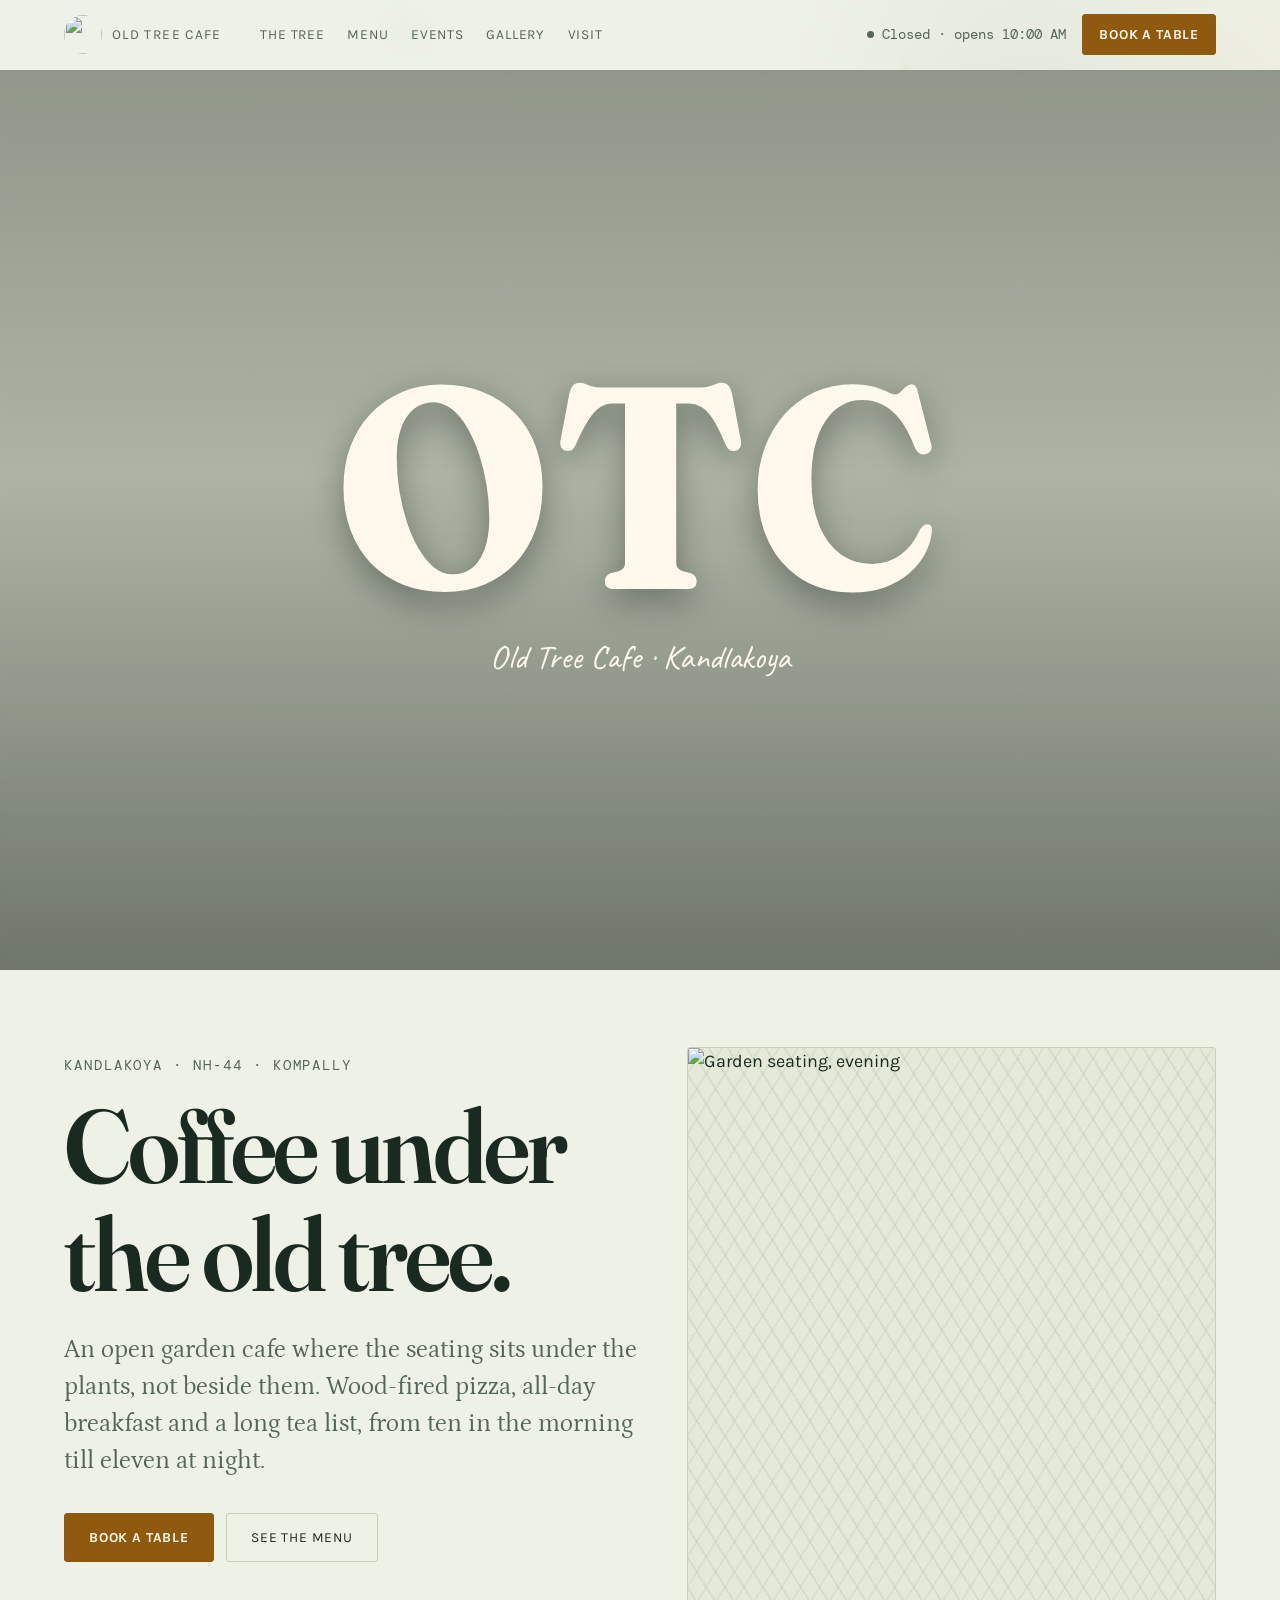
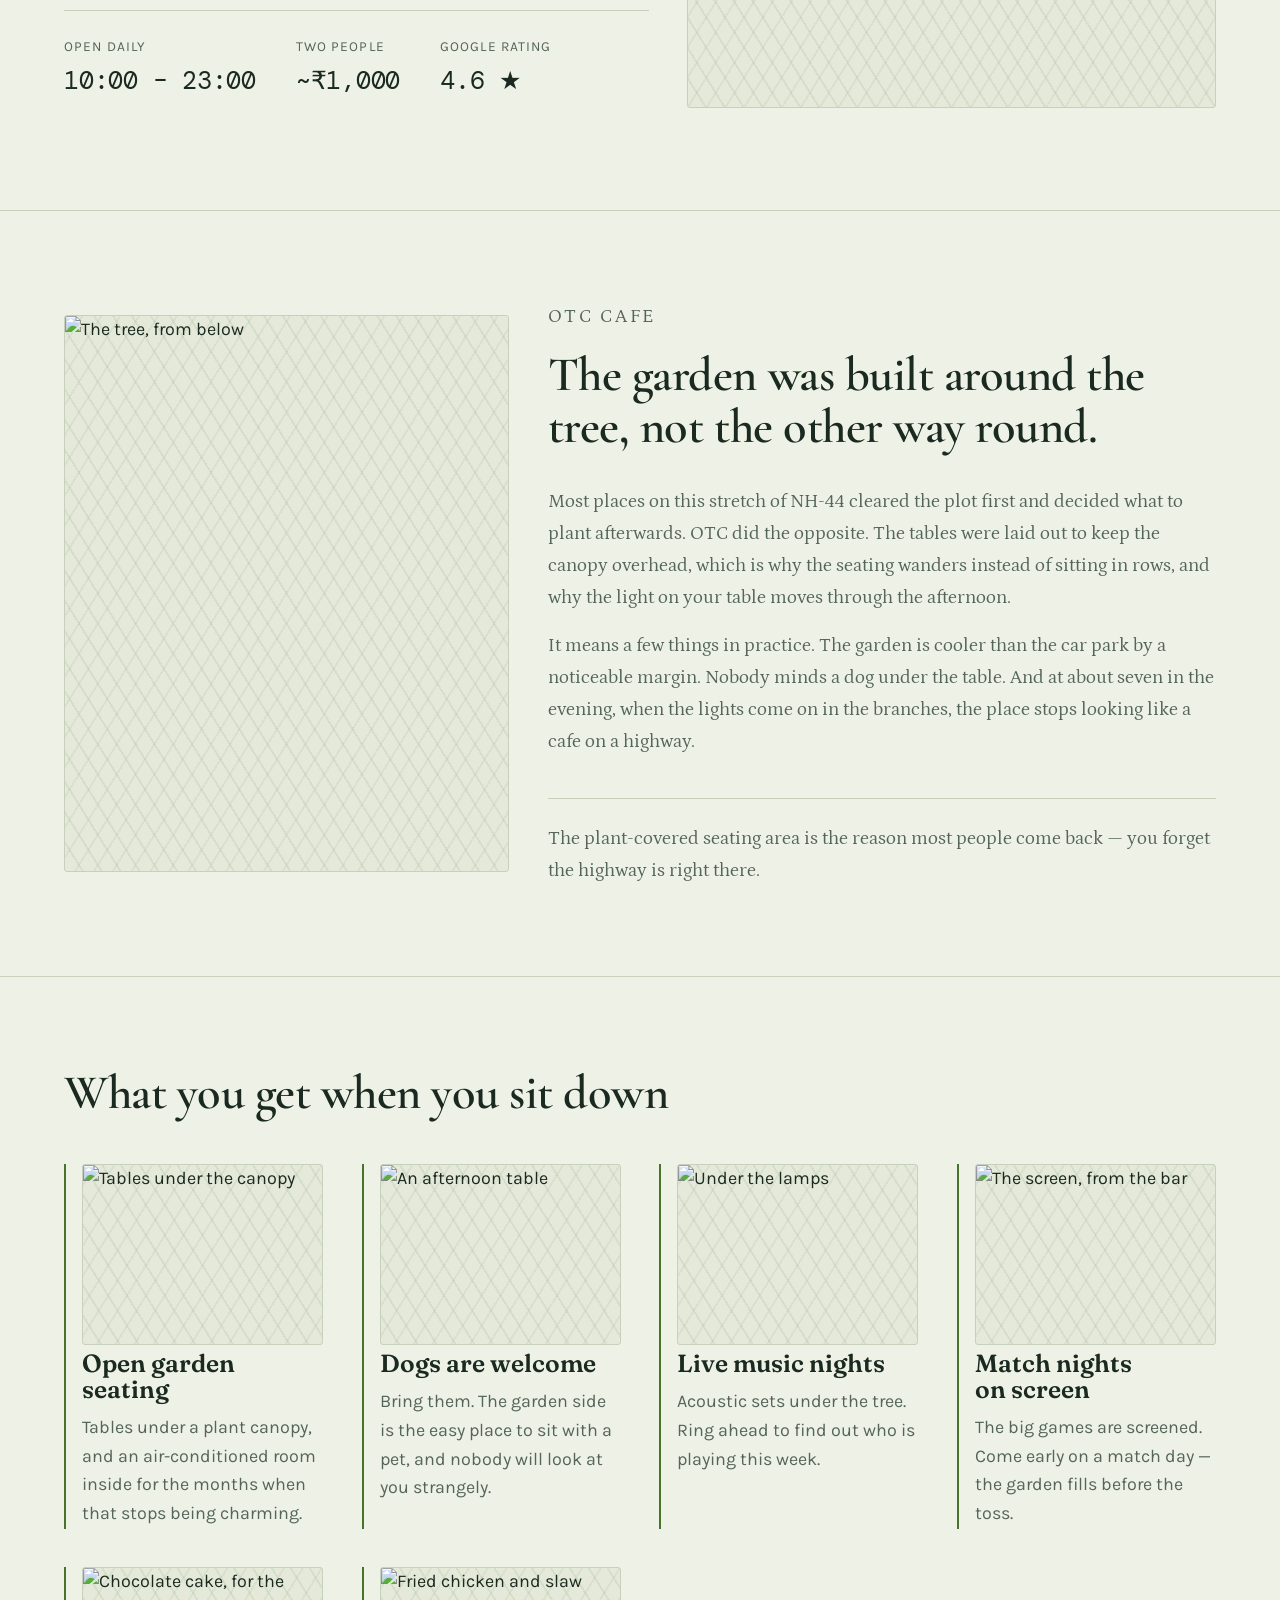
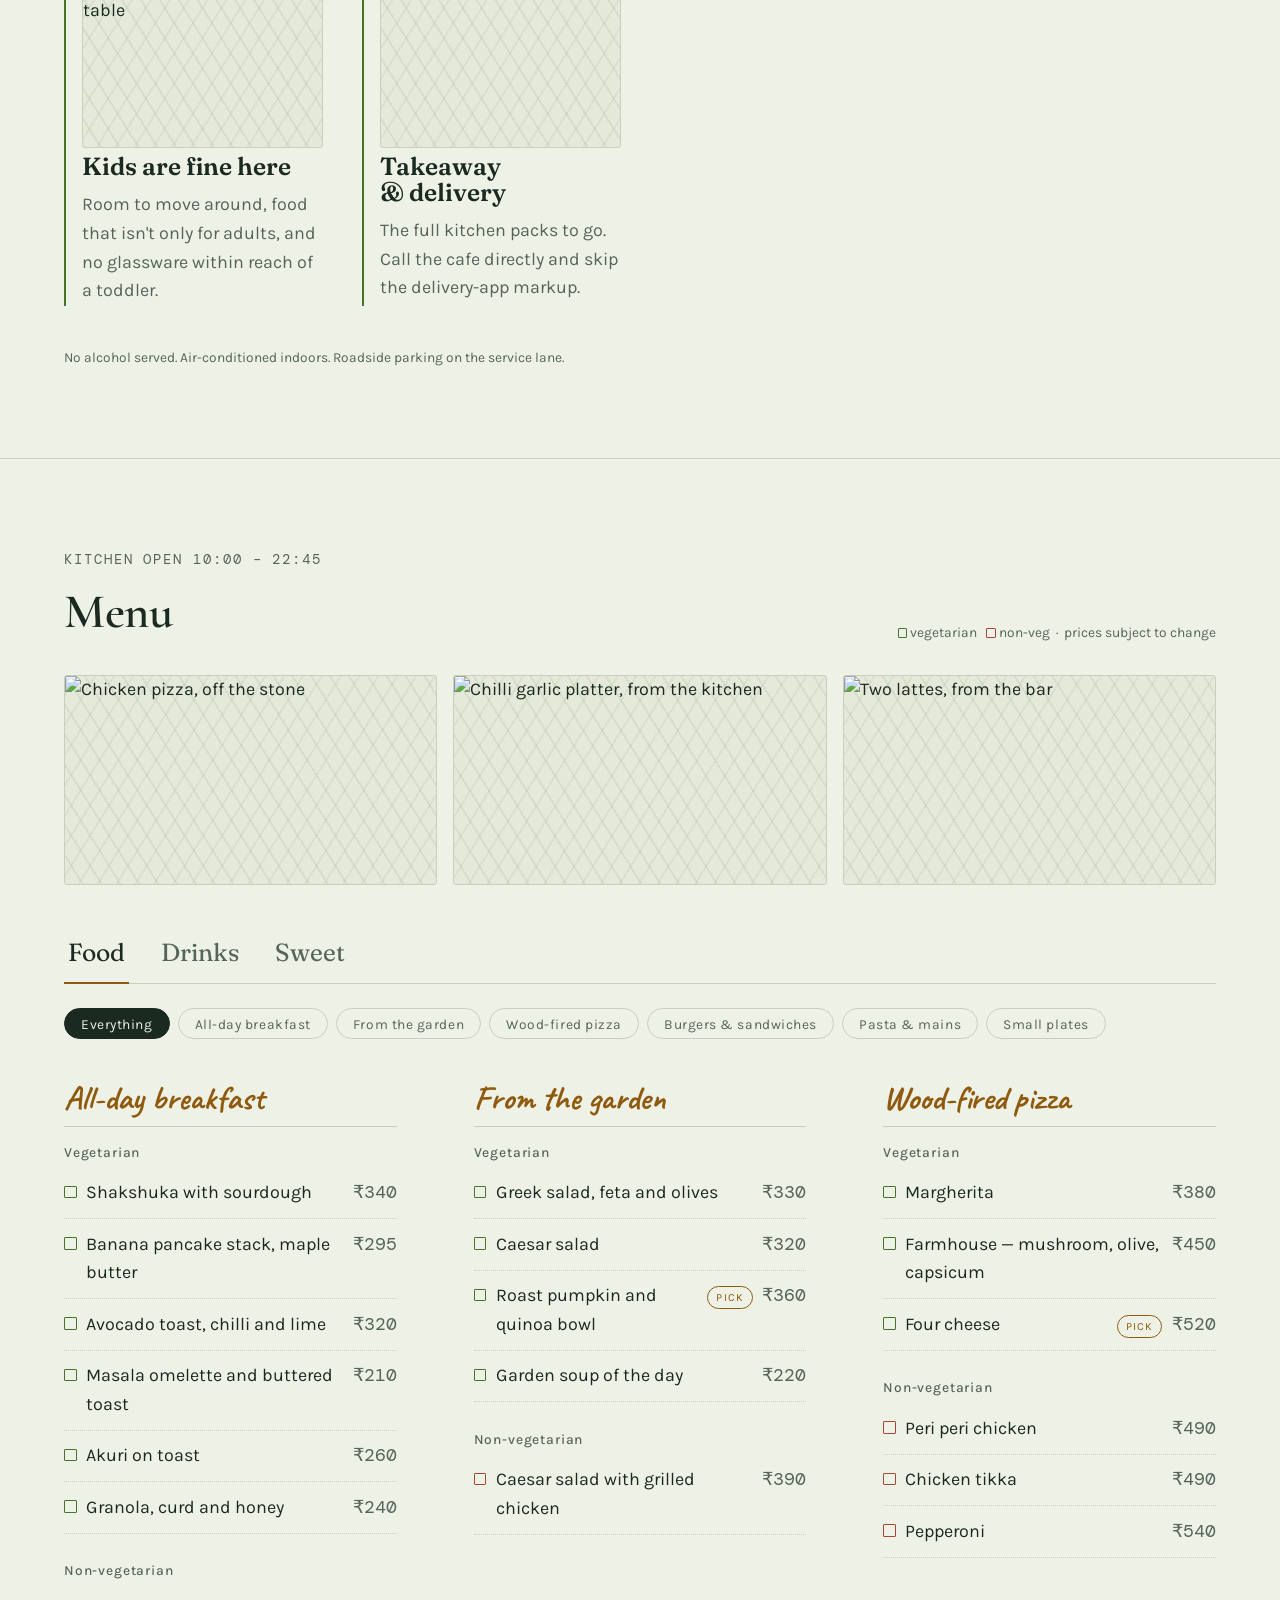
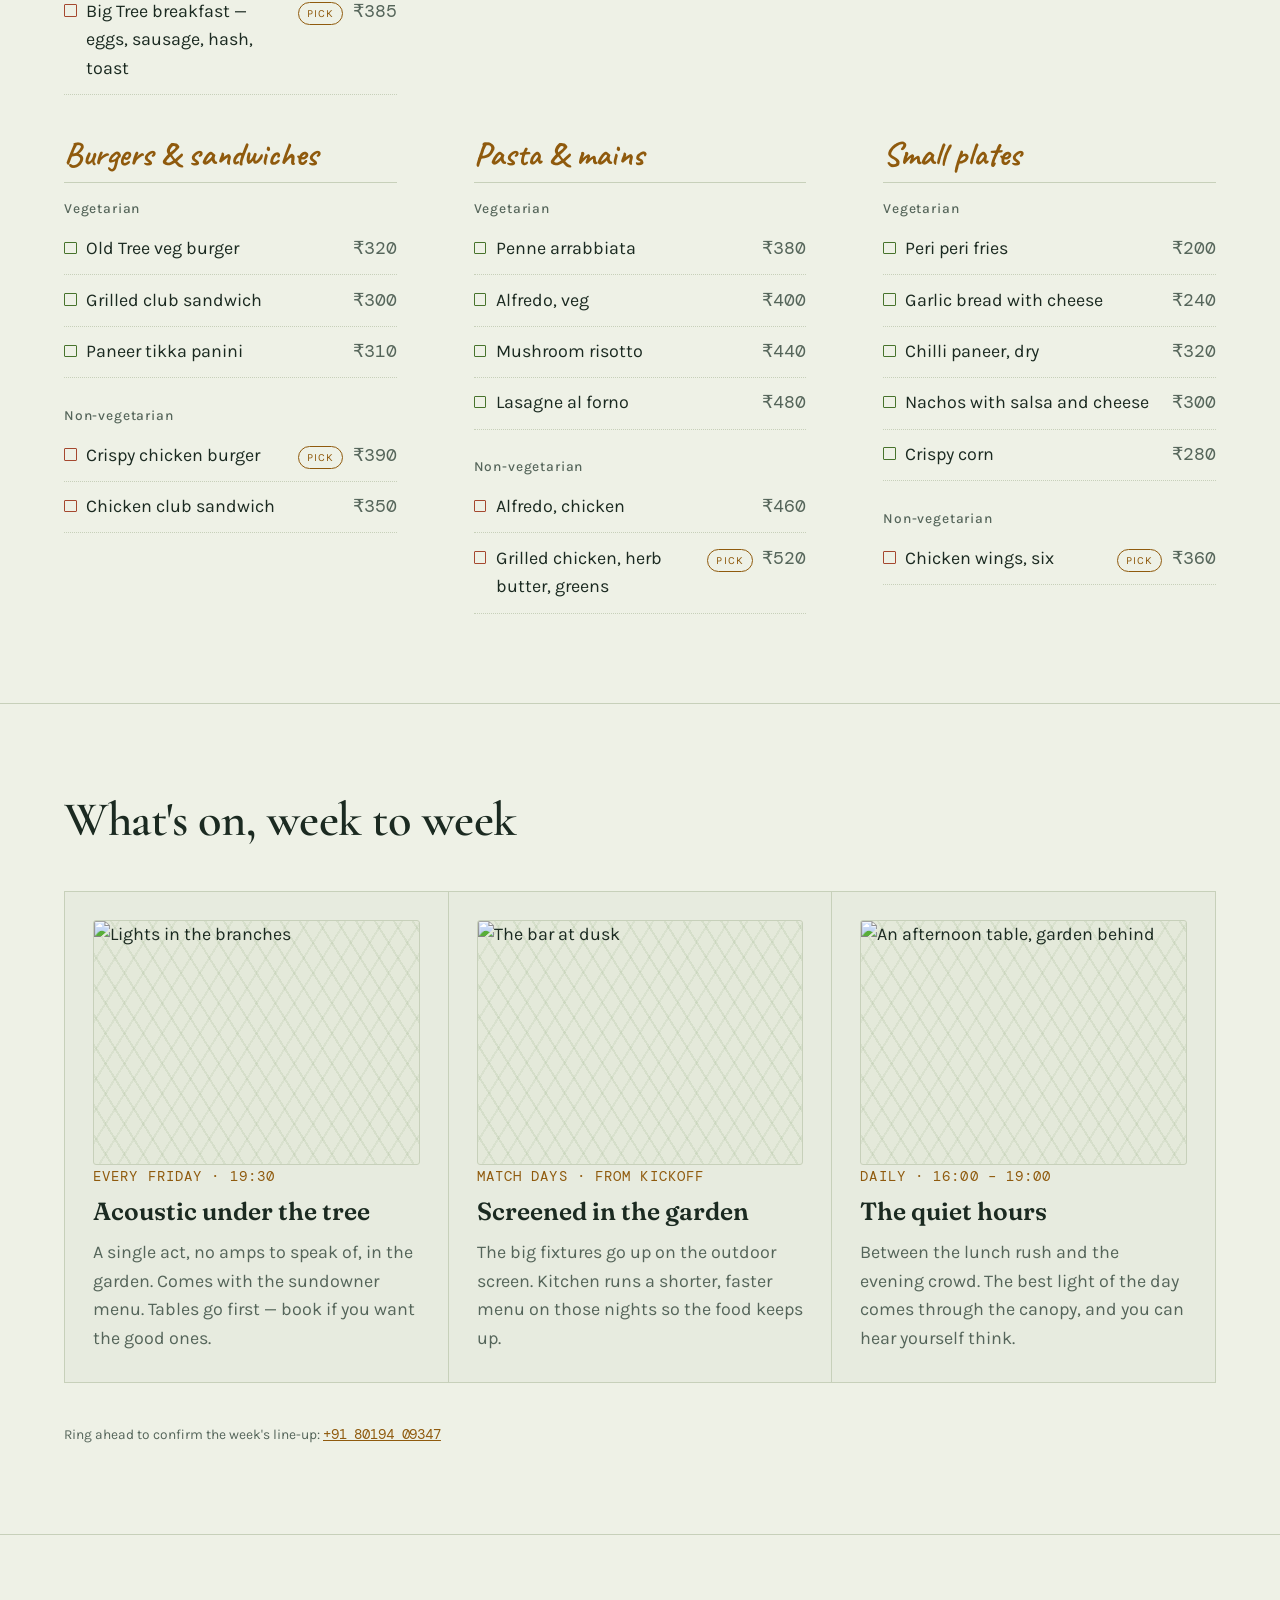
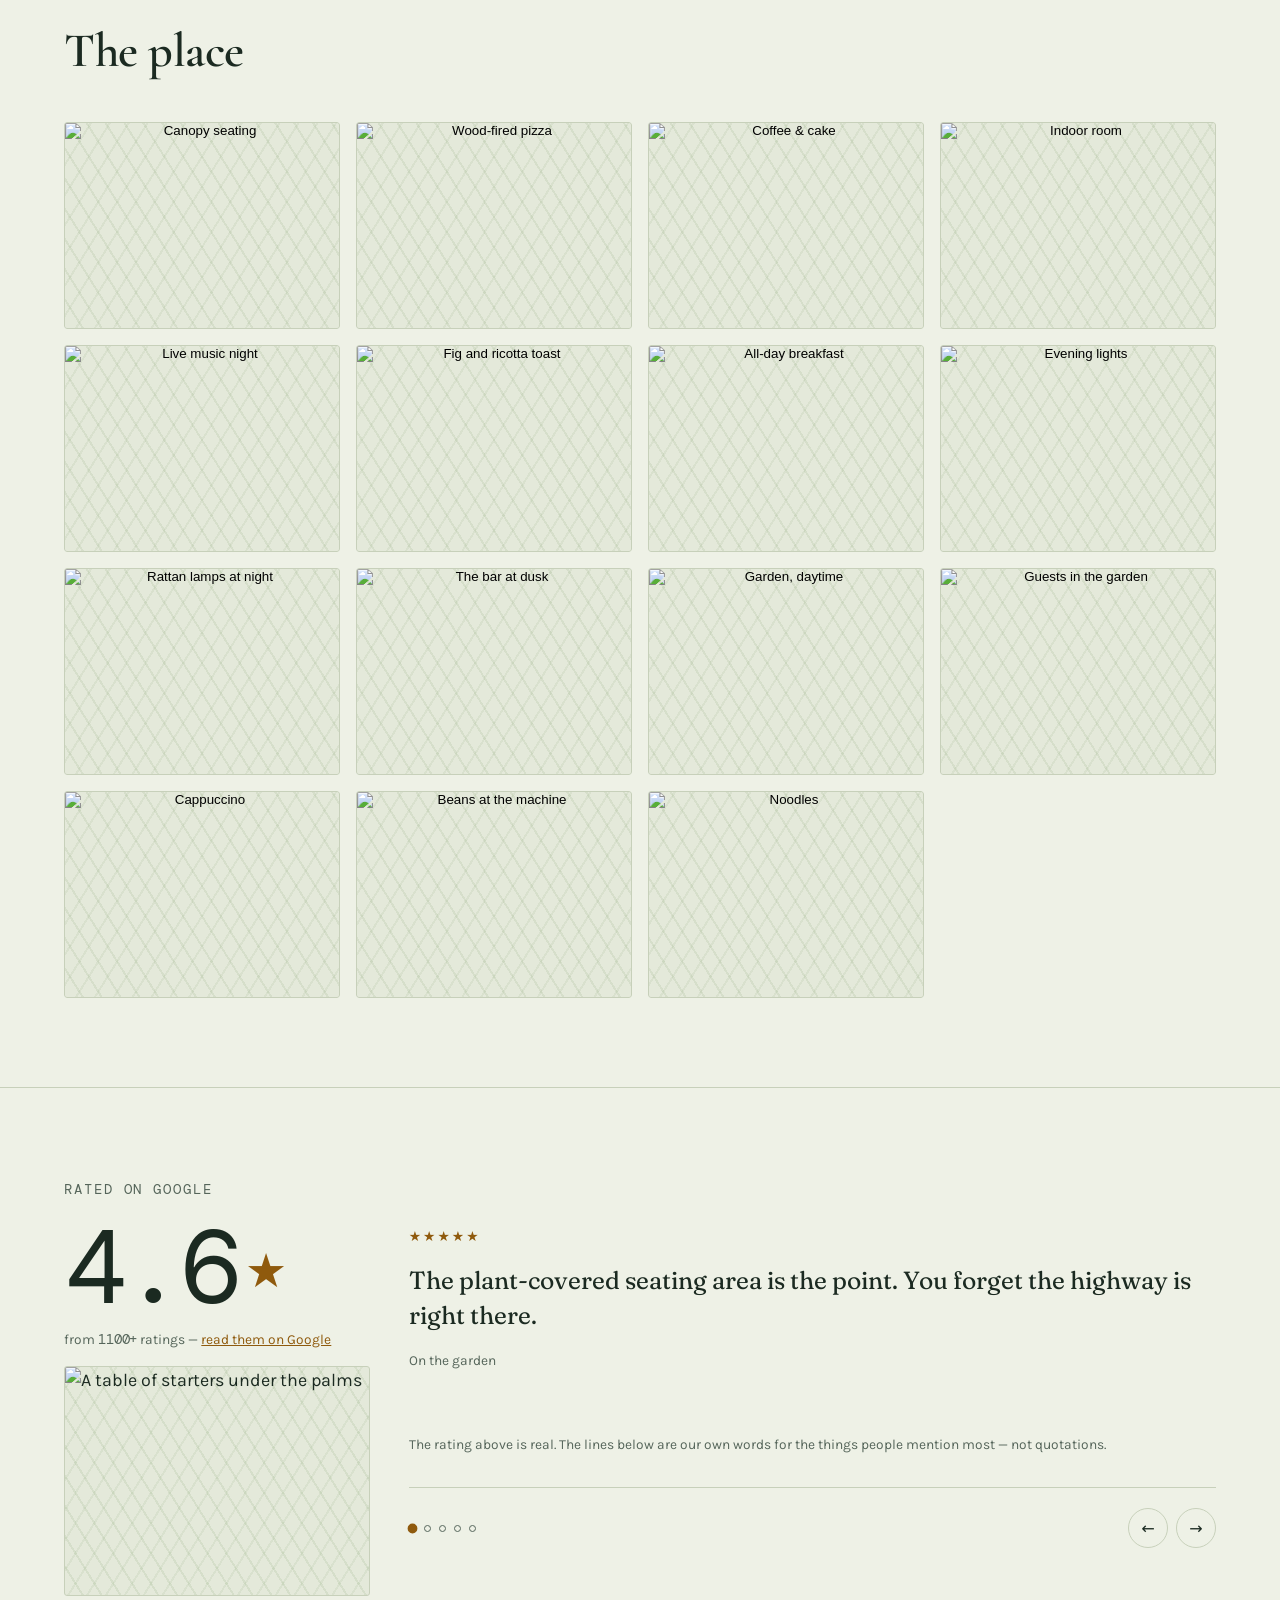
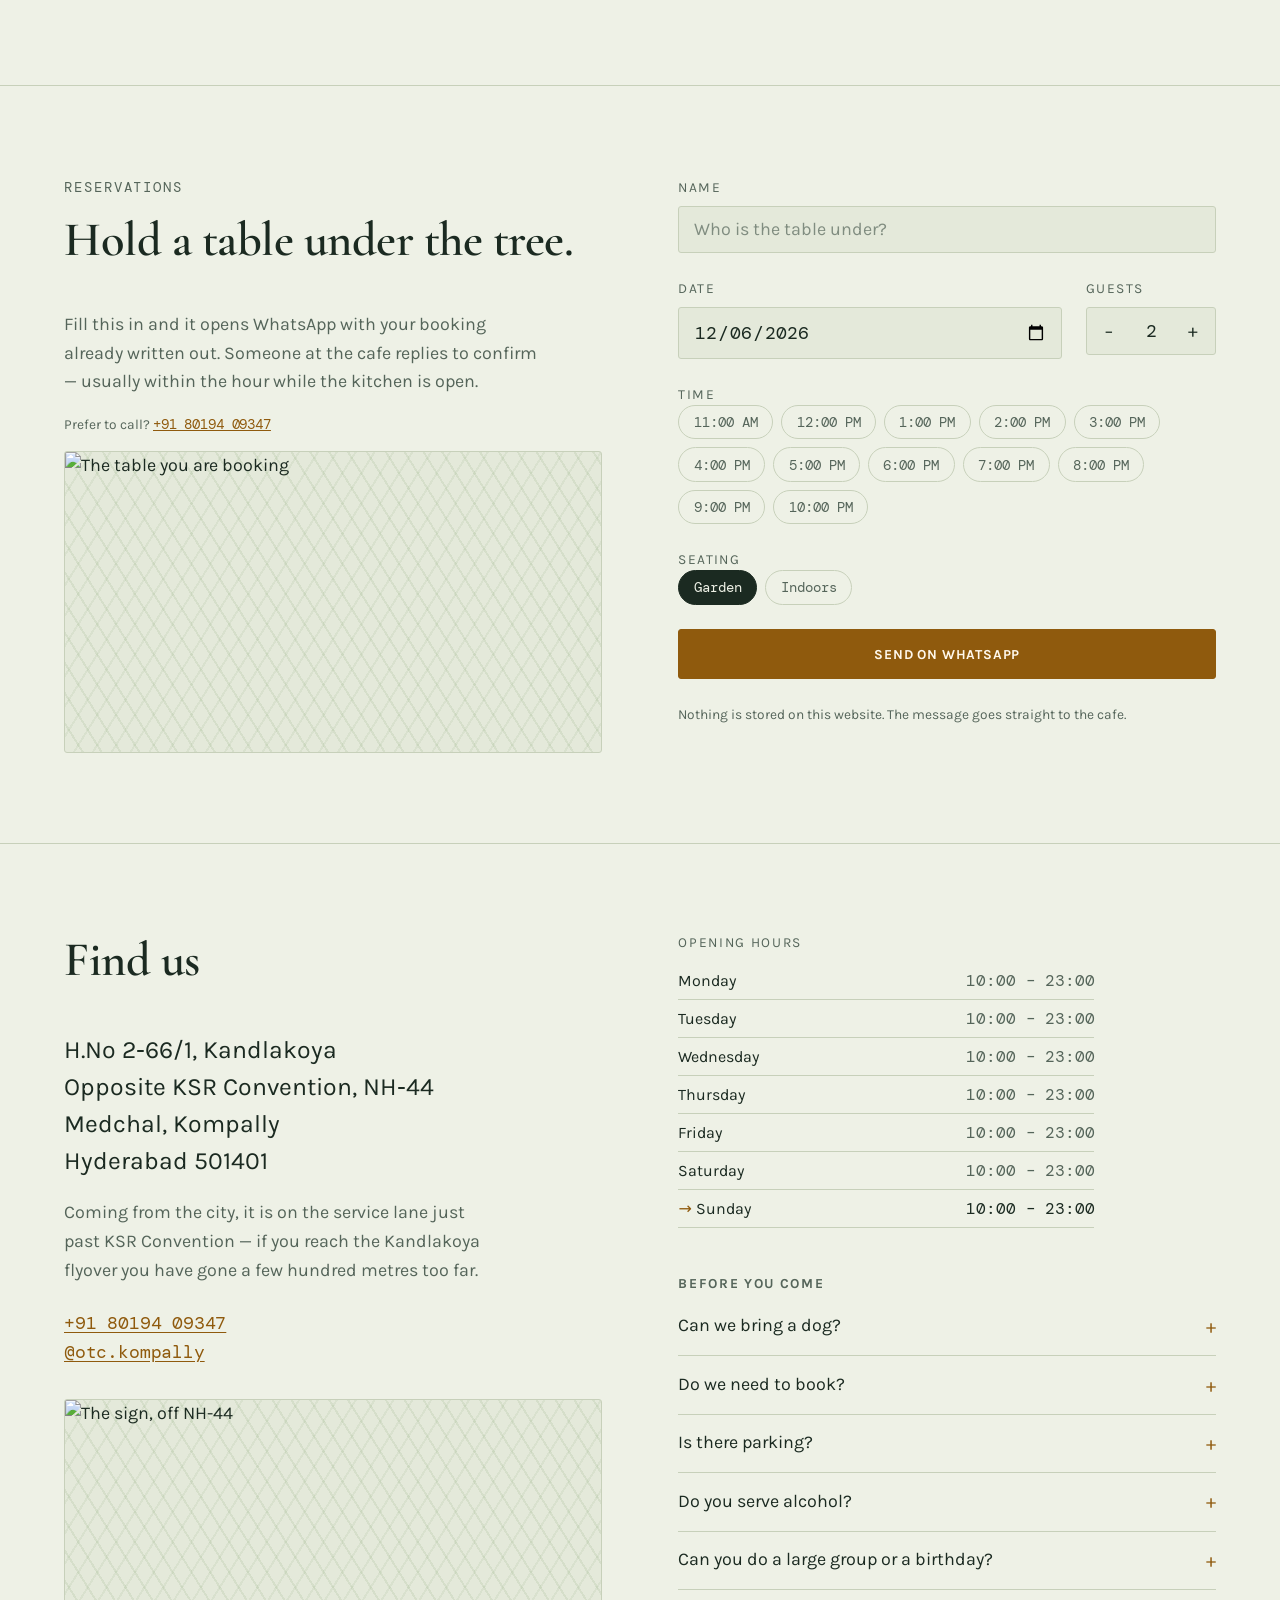
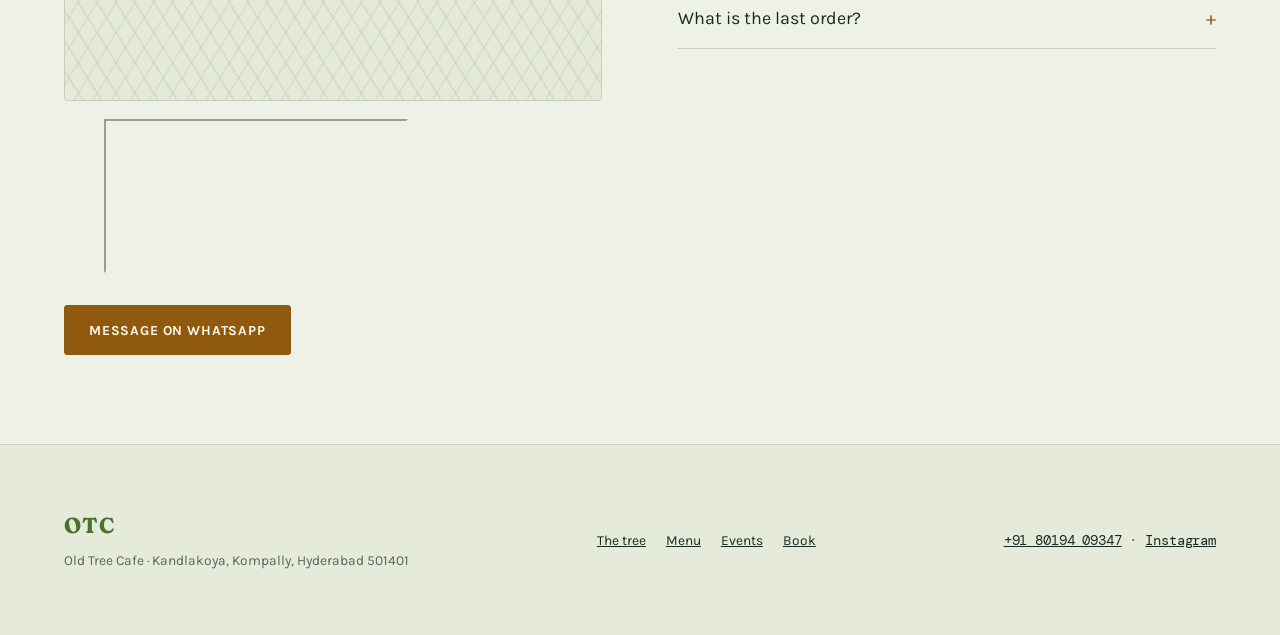
==== commit 00941780: "Fix mobile responsive layout Redesign the responsive layer for phone screens without altering the de" ====
--- a/code/artifact.html
+++ b/code/artifact.html
@@ -85,7 +85,7 @@
   --step-1:  clamp(1.25rem, .55vw + 1.12rem, 1.55rem);
   --step-2:  clamp(1.75rem, 1.4vw + 1.4rem, 2.6rem);
   --step-3:  clamp(2.6rem, 4.6vw + 1.4rem, 5rem);
-  --step-4:  clamp(3.4rem, 7vw + 1.5rem, 6.5rem);
+  --step-4:  clamp(2.9rem, 7vw + 1.5rem, 6.5rem);
 
   --pad: clamp(1.25rem, 5vw, 5rem);
   --gap: clamp(1.5rem, 3vw, 3rem);
@@ -395,7 +395,8 @@
   position: relative; overflow: hidden;
   /* the photo, full bleed behind everything */
   background: var(--surface);
-  height: 100dvh; min-height: 32rem;
+  /* min() so a landscape phone never gets a splash taller than its screen */
+  height: 100dvh; min-height: min(32rem, 100dvh);
   display: grid; place-items: center;
 }
 
@@ -630,7 +631,10 @@
 
 .menu-grid {
   display: grid; gap: 2.5rem clamp(2rem, 6vw, 5rem);
-  grid-template-columns: repeat(auto-fit, minmax(20rem, 1fr));
+  /* min(…, 100%) is what stops auto-fit overflowing: below 20rem of space
+     the track gives up its floor instead of pushing the page sideways.
+     Wider than that it resolves to 20rem, so desktop is untouched. */
+  grid-template-columns: repeat(auto-fit, minmax(min(20rem, 100%), 1fr));
   align-items: start;
 }
 /* the fade when you switch course — kept short, and written strongly
@@ -678,7 +682,7 @@
 .events {
   list-style: none; margin: 0; padding: 0;
   display: grid; gap: 1px; background: var(--line);
-  grid-template-columns: repeat(auto-fit, minmax(17rem, 1fr));
+  grid-template-columns: repeat(auto-fit, minmax(min(17rem, 100%), 1fr));
   border: 1px solid var(--line);
 }
 .events li {
@@ -738,10 +742,14 @@
 .carousel-foot { display: flex; align-items: center; justify-content: space-between; gap: 1rem; margin-top: 2rem; padding-top: 1.25rem; border-top: 1px solid var(--line); }
 .dots { display: flex; gap: .5rem; }
 .dots button {
+  position: relative;
   width: 7px; height: 7px; padding: 0; border-radius: 50%; cursor: pointer;
   border: 1px solid var(--muted); background: none;
   transition: background-color .3s var(--ease), border-color .3s var(--ease), transform .3s var(--ease);
 }
+/* The dot stays 7px to look at, but a finger needs ~24px to hit. This
+   grows the tappable box without moving a pixel of the visible dot. */
+.dots button::after { content: ""; position: absolute; inset: -9px; }
 .dots button.is-on { background: var(--accent); border-color: var(--accent); transform: scale(1.4); }
 .arrows { display: flex; gap: .5rem; }
 .arrow, .lb-arrow, .lb-close {
@@ -803,7 +811,7 @@
 
 /* visit ----------------------------------------------------- */
 
-.visit { display: grid; gap: var(--gap) clamp(2rem, 6vw, 5rem); grid-template-columns: repeat(auto-fit, minmax(18rem, 1fr)); }
+.visit { display: grid; gap: var(--gap) clamp(2rem, 6vw, 5rem); grid-template-columns: repeat(auto-fit, minmax(min(18rem, 100%), 1fr)); }
 address { font-style: normal; font-size: var(--step-1); line-height: 1.5; }
 .landmark { color: var(--muted); max-width: 40ch; margin-top: 1.25rem; }
 .contact { margin: 1.5rem 0 2rem; }
@@ -894,11 +902,38 @@
   .nav a { padding: .8rem 0; border-bottom: 1px solid var(--line); }
   .nav a::after { display: none; }
   .brand-name { display: none; }
-  .head-right .btn { display: none; }
+  /* "Book a table" stays. The nav is behind the hamburger here, so this
+     is the only booking entry point until the visitor reaches the form.
+     The room for it comes from .status-tail below, not from hiding it. */
   .scroll-cue { display: none; }
+  /* the hours table below carries the closing time; the pill only has to
+     answer "open or not" once the header gets tight */
+  .status-tail { display: none; }
+  /* ~44px tall: the time and seating pills are the whole booking
+     interaction on a touch screen */
+  .pill { padding: .7rem 1.1rem; }
+  /* the enlarged dot hit areas overlap at the desktop gap, which hands
+     the overlap to whichever dot paints last. Spacing the centres 25px
+     apart gives each one its own 24px+ target. */
+  .dots { gap: 1rem; }
   .slides { min-height: 17rem; }
   .row { grid-template-columns: 1fr; }
   .site-foot { flex-direction: column; align-items: flex-start; }
+}
+
+/* Phones proper. The header runs out of room before this: at 320px there
+   are 280px of content, and logo + status + CTA + hamburger want ~326px.
+   The dot keeps the open/closed signal, the words stay for screen
+   readers, and the CTA gets the space back. */
+@media (max-width: 480px) {
+  .site-head { gap: 1rem; }
+  .status-word {
+    position: absolute; width: 1px; height: 1px;
+    overflow: hidden; clip-path: inset(50%); white-space: nowrap;
+  }
+  .status { gap: 0; }
+  .facts { gap: 1.25rem 2rem; }
+  .course li { padding: .8rem 0; }
 }
 </style>
 
@@ -1540,7 +1575,13 @@
     const open = isOpenAt(minutes);
     pill.hidden = false;
     pill.dataset.open = open ? 'yes' : 'no';
-    pill.textContent = open ? 'Open now · closes 11:00 PM' : 'Closed · opens 10:00 AM';
+    /* Two spans so the header can shed text as it narrows, in CSS alone —
+       no resize listener, and it survives a rotate. styles.css drops the
+       tail under 760px and clips the word under 480px, where the coloured
+       dot carries the signal on its own. Both strings are literals. */
+    pill.innerHTML = open
+      ? '<span class="status-word">Open now</span><span class="status-tail"> · closes 11:00 PM</span>'
+      : '<span class="status-word">Closed</span><span class="status-tail"> · opens 10:00 AM</span>';
   }
 
   document.querySelectorAll('.hours tbody tr').forEach(row => {
